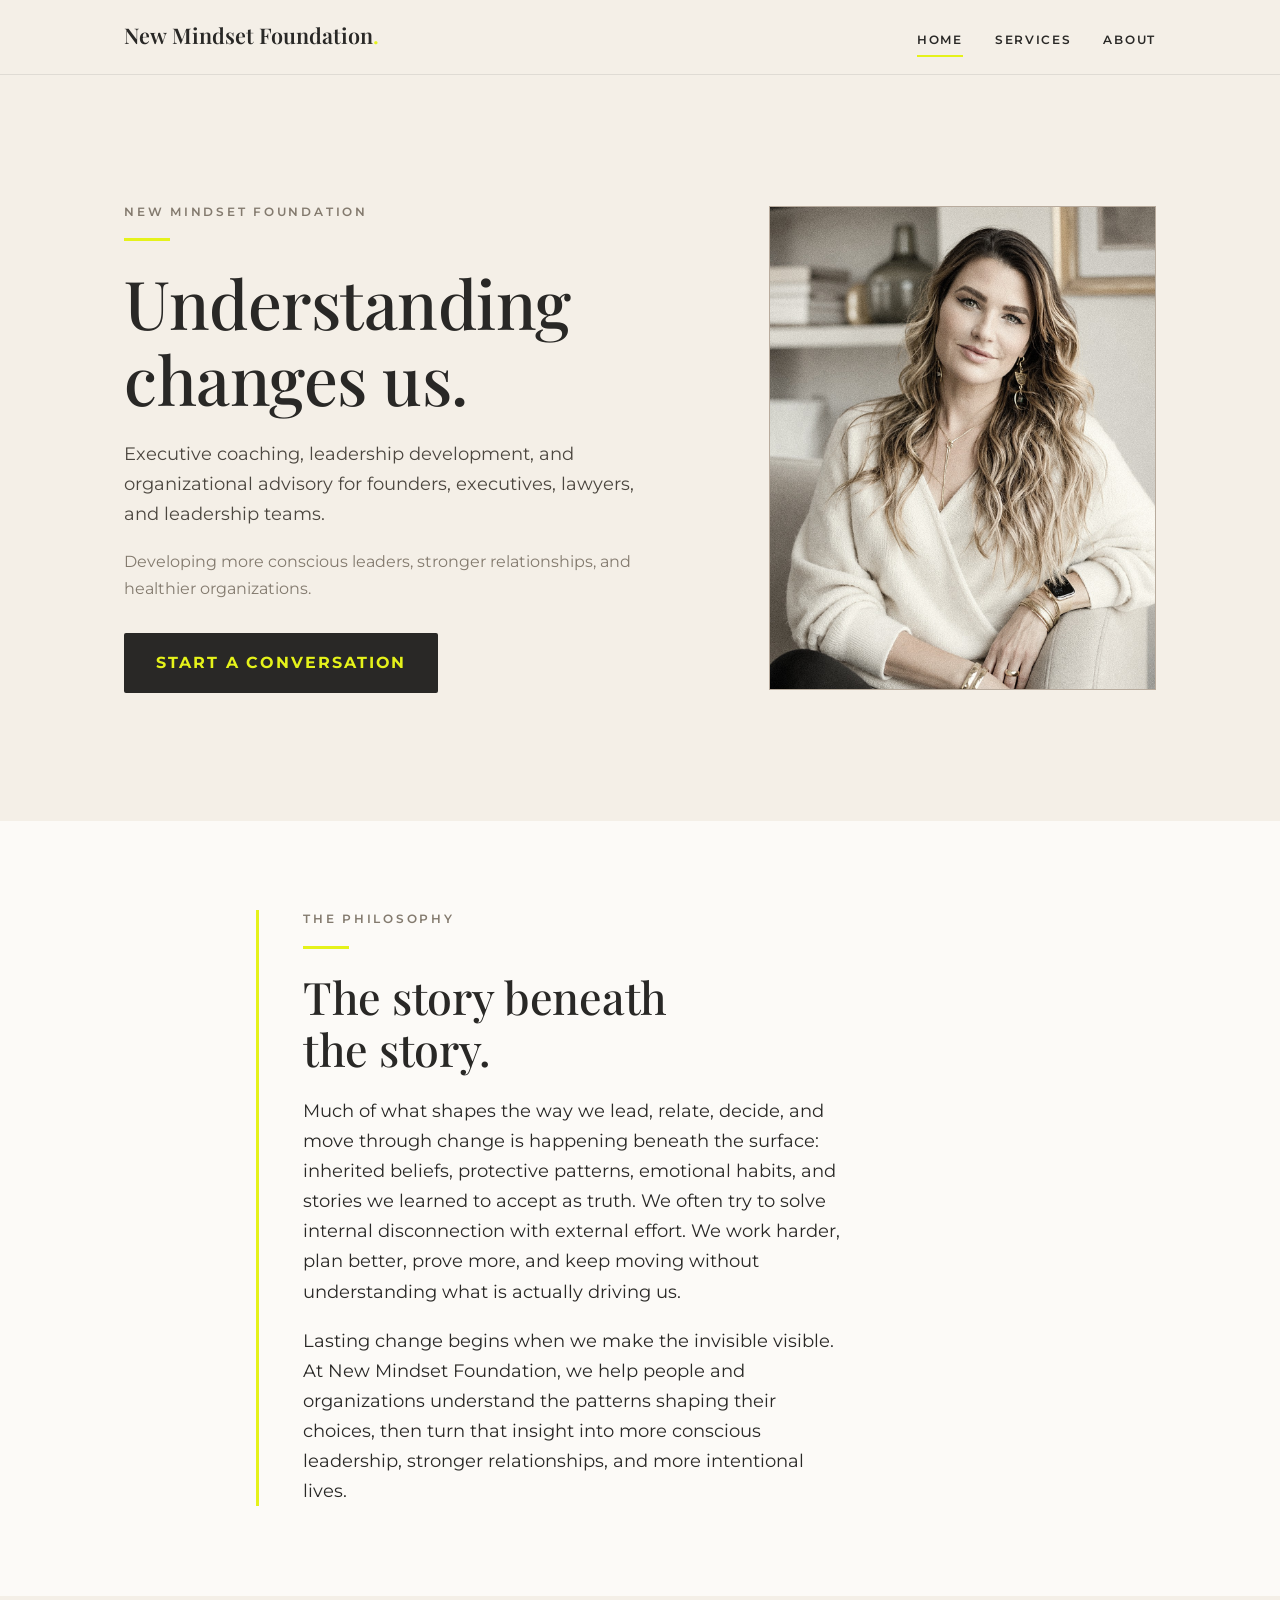
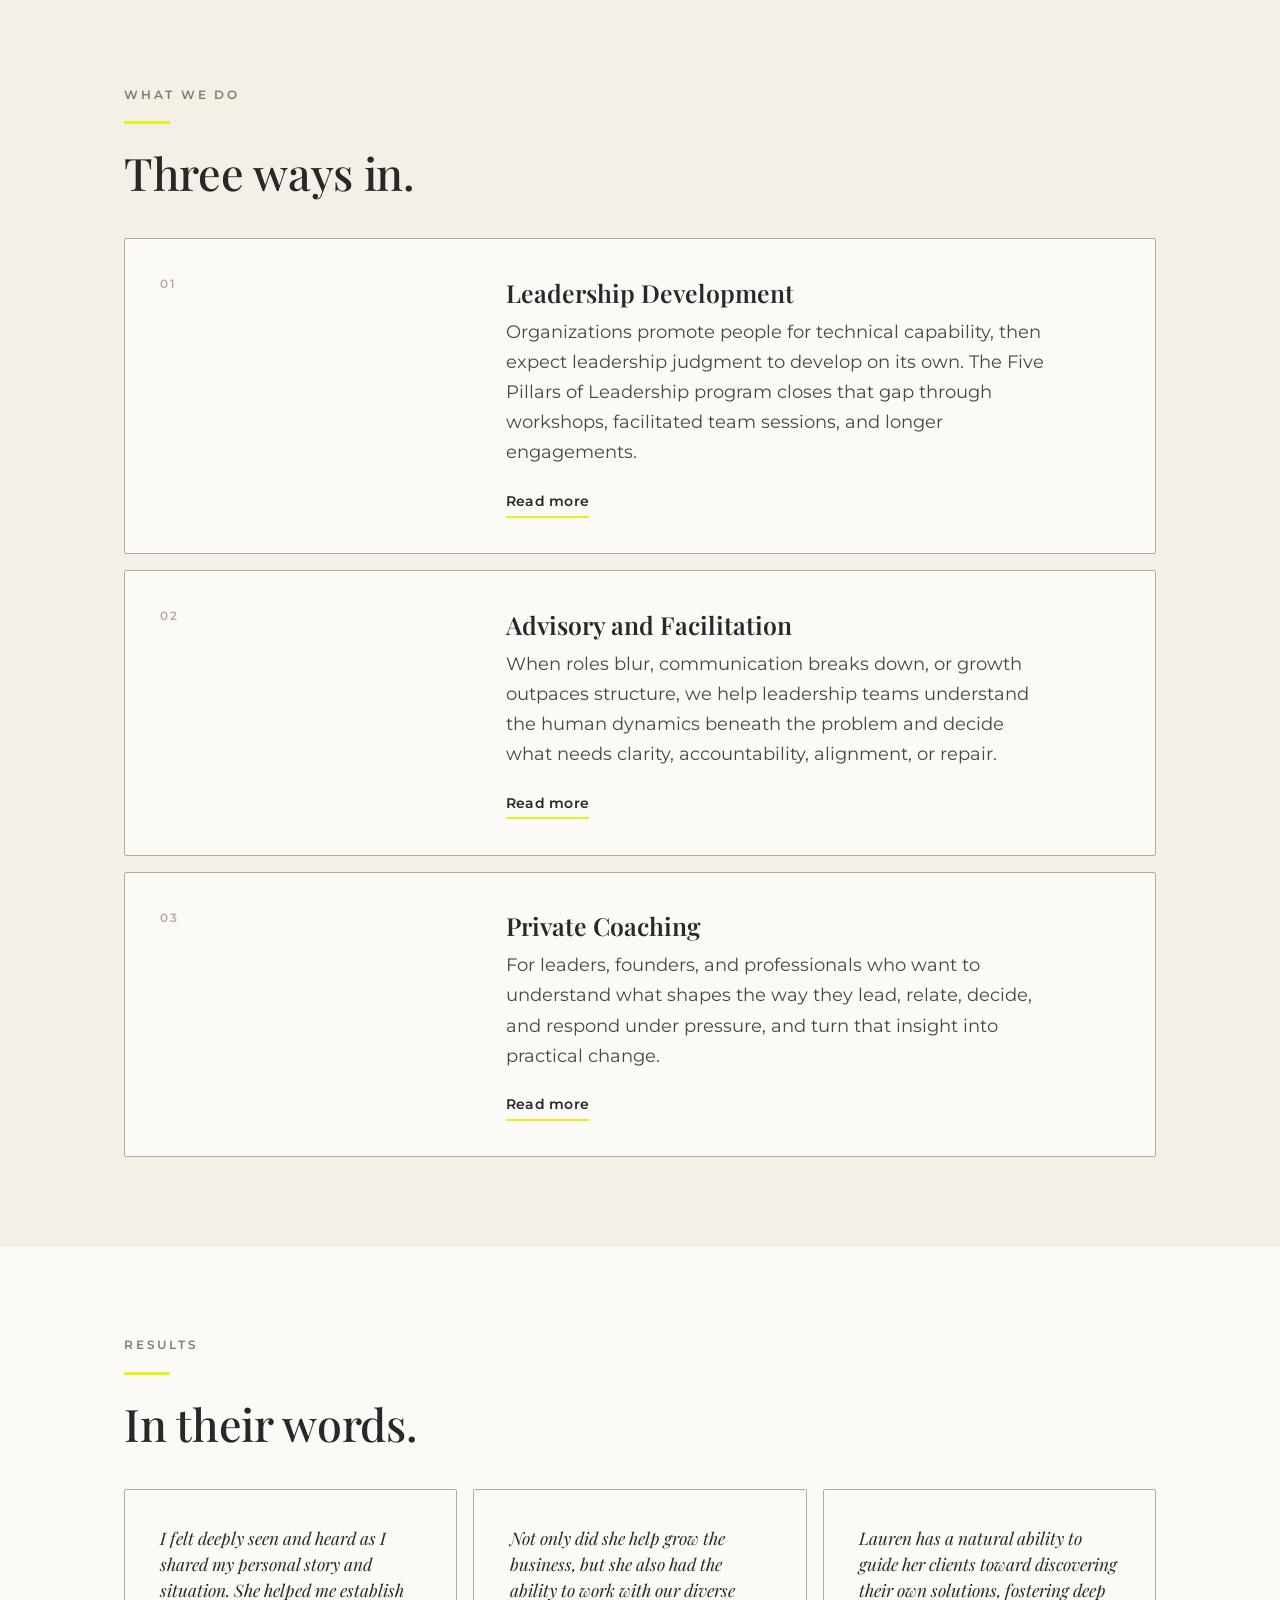
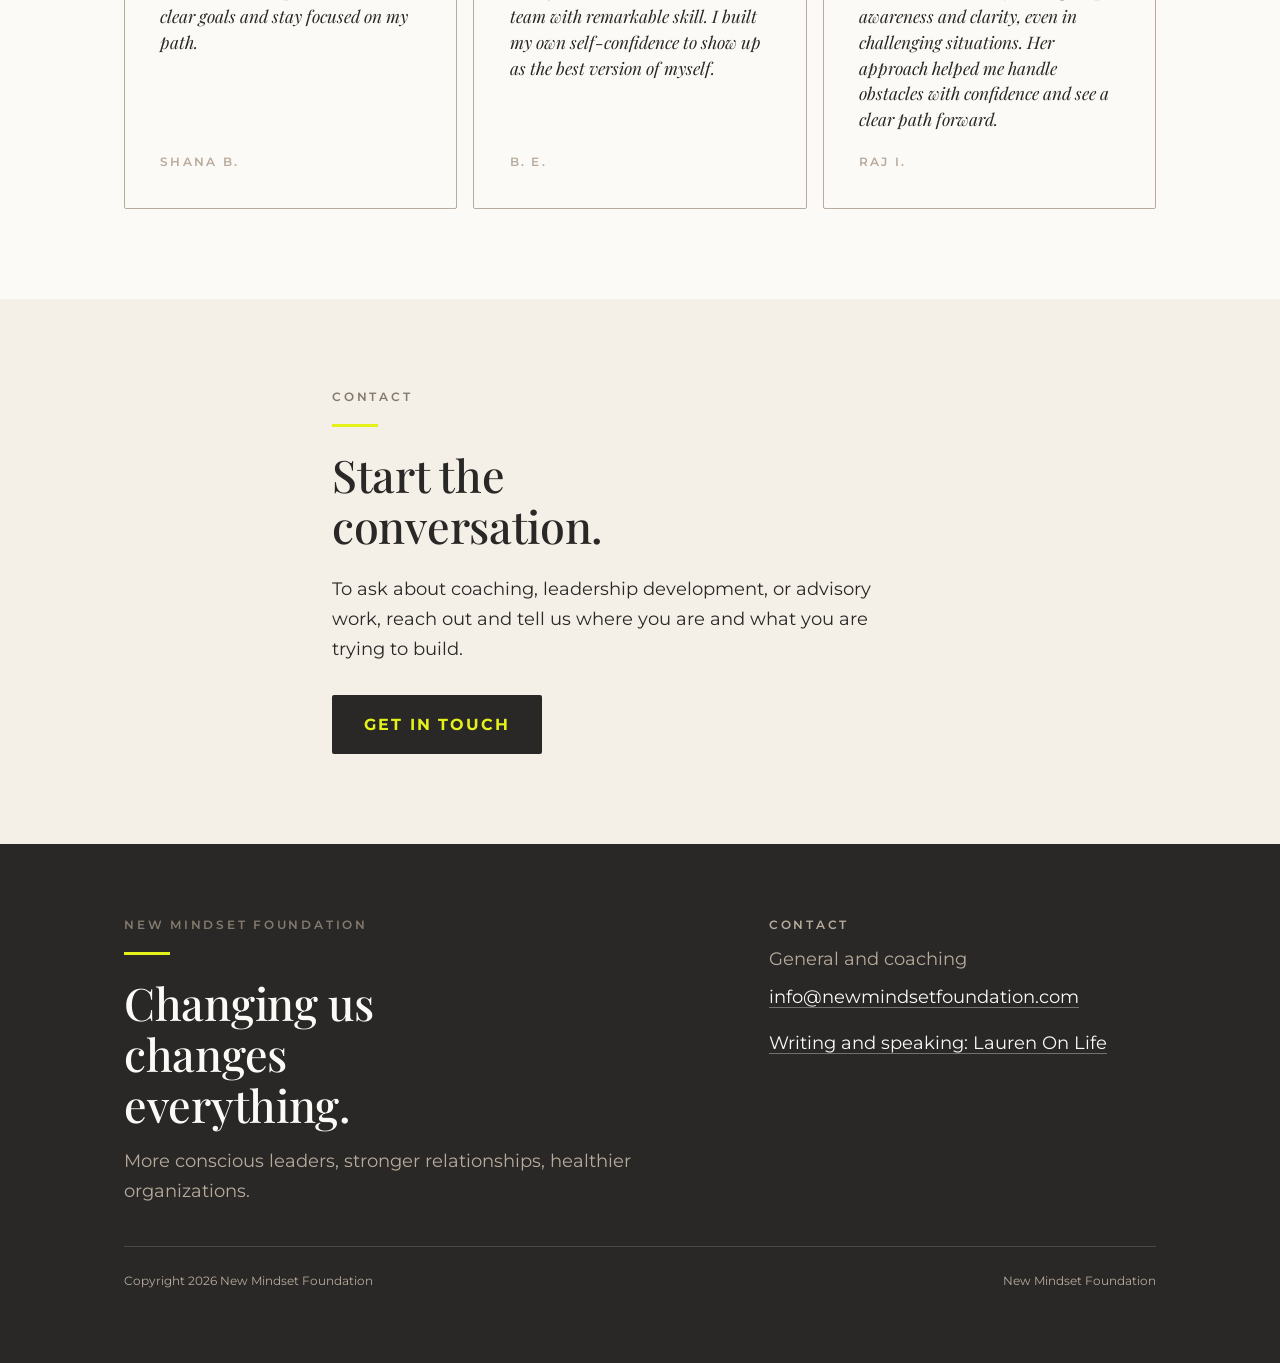
==== index.html @ f1977601 "Split the quote between hero and footer Co-Authored-By: Claude Opus 4.8 <noreply@anthropic.com>" ====
<!DOCTYPE html>
<html lang="en">
<head>
  <meta charset="UTF-8">
  <meta name="viewport" content="width=device-width, initial-scale=1.0">
  <title>New Mindset Foundation | Executive Coaching and Leadership Development</title>
  <meta name="description" content="Executive coaching, leadership development, and organizational advisory for founders, executives, lawyers, and leadership teams.">
  <link rel="canonical" href="https://newmindsetfoundation.com/">
  <meta property="og:type" content="website">
  <meta property="og:site_name" content="New Mindset Foundation">
  <meta property="og:title" content="New Mindset Foundation | Executive Coaching and Leadership Development">
  <meta property="og:description" content="Executive coaching, leadership development, and organizational advisory for founders, executives, lawyers, and leadership teams.">
  <meta property="og:url" content="https://newmindsetfoundation.com/">
  <link rel="preconnect" href="https://fonts.googleapis.com">
  <link rel="preconnect" href="https://fonts.gstatic.com" crossorigin>
  <link href="https://fonts.googleapis.com/css2?family=Playfair+Display:ital,wght@0,500;0,600;1,500&family=Montserrat:wght@400;500;600&display=swap" rel="stylesheet">
  <link rel="stylesheet" href="css/styles.css">
  <link rel="icon" href="images/favicon.ico" sizes="any">
  <link rel="icon" type="image/png" sizes="32x32" href="images/favicon-32.png">
  <link rel="icon" type="image/png" sizes="16x16" href="images/favicon-16.png">
  <link rel="apple-touch-icon" href="images/apple-touch-icon.png">
  <script type="application/ld+json">
  {
    "@context": "https://schema.org",
    "@type": "Organization",
    "name": "New Mindset Foundation",
    "url": "https://newmindsetfoundation.com",
    "description": "Executive coaching, leadership development, and organizational advisory for founders, executives, lawyers, and leadership teams.",
    "founder": {
      "@type": "Person",
      "name": "Lauren Florek",
      "sameAs": "https://laurenonlife.com"
    }
  }
  </script>
</head>
<body>

  <header class="site-header">
    <div class="wrap nav">
      <a class="brand" href="index.html">New&nbsp;Mindset&nbsp;Foundation<span class="dot">.</span></a>
      <nav class="nav-links">
        <a href="index.html" aria-current="page">Home</a>
        <a href="services.html">Services</a>
        <a href="about.html">About</a>
      </nav>
    </div>
  </header>

  <!-- HERO -->
  <section class="section-lg">
    <div class="wrap duo">
      <div class="col-text">
        <p class="eyebrow">New Mindset Foundation</p>
        <hr class="rule">
        <h1>Understanding changes us.</h1>
        <p style="margin-top:1.4rem; color:#4b463f;">Executive coaching, leadership development, and organizational advisory for founders, executives, lawyers, and leadership teams.</p>
        <p style="font-size:0.98rem; color:#837a6e;">Developing more conscious leaders, stronger relationships, and healthier organizations.</p>
        <div class="actions">
          <a class="btn-list" href="#contact">Start a conversation</a>
        </div>
      </div>
      <div class="col-media">
        <div class="photo" style="aspect-ratio:4/5; border:1px solid var(--stone);">
          <img src="images/lauren-home.jpg" alt="Lauren Florek, executive coach and founder of New Mindset Foundation">
        </div>
      </div>
    </div>
  </section>

  <!-- THE PHILOSOPHY -->
  <section class="section bg-porcelain">
    <div class="wrap margin-rule" style="max-width:48rem;">
      <p class="eyebrow">The Philosophy</p>
      <hr class="rule">
      <h2 style="max-width:24rem;">The story beneath the story.</h2>
      <p style="margin-top:1.4rem;">Much of what shapes the way we lead, relate, decide, and move through change is happening beneath the surface: inherited beliefs, protective patterns, emotional habits, and stories we learned to accept as truth. We often try to solve internal disconnection with external effort. We work harder, plan better, prove more, and keep moving without understanding what is actually driving us.</p>
      <p>Lasting change begins when we make the invisible visible. At New Mindset Foundation, we help people and organizations understand the patterns shaping their choices, then turn that insight into more conscious leadership, stronger relationships, and more intentional lives.</p>
    </div>
  </section>

  <!-- WHAT WE DO -->
  <section class="section">
    <div class="wrap">
      <p class="eyebrow">What We Do</p>
      <hr class="rule">
      <h2 style="max-width:20rem;">Three ways in.</h2>
      <div class="entries entries--porcelain">

        <div class="entry">
          <p class="label">01</p>
          <div>
            <h3>Leadership Development</h3>
            <p>Organizations promote people for technical capability, then expect leadership judgment to develop on its own. The Five Pillars of Leadership program closes that gap through workshops, facilitated team sessions, and longer engagements.</p>
            <p style="margin-top:1.1rem;"><a class="textlink" href="services.html#leadership">Read more</a></p>
          </div>
        </div>

        <div class="entry">
          <p class="label">02</p>
          <div>
            <h3>Advisory and Facilitation</h3>
            <p>When roles blur, communication breaks down, or growth outpaces structure, we help leadership teams understand the human dynamics beneath the problem and decide what needs clarity, accountability, alignment, or repair.</p>
            <p style="margin-top:1.1rem;"><a class="textlink" href="services.html#advisory">Read more</a></p>
          </div>
        </div>

        <div class="entry">
          <p class="label">03</p>
          <div>
            <h3>Private Coaching</h3>
            <p>For leaders, founders, and professionals who want to understand what shapes the way they lead, relate, decide, and respond under pressure, and turn that insight into practical change.</p>
            <p style="margin-top:1.1rem;"><a class="textlink" href="services.html#coaching">Read more</a></p>
          </div>
        </div>

      </div>
    </div>
  </section>

  <!-- RESULTS -->
  <section class="section bg-porcelain">
    <div class="wrap">
      <p class="eyebrow">Results</p>
      <hr class="rule">
      <h2 style="max-width:20rem;">In their words.</h2>
      <div class="quotes">
        <div class="quote-block">
          <p class="q">I felt deeply seen and heard as I shared my personal story and situation. She helped me establish clear goals and stay focused on my path.</p>
          <p class="who">Shana B.</p>
        </div>
        <div class="quote-block">
          <p class="q">Not only did she help grow the business, but she also had the ability to work with our diverse team with remarkable skill. I built my own self-confidence to show up as the best version of myself.</p>
          <p class="who">B. E.</p>
        </div>
        <div class="quote-block">
          <p class="q">Lauren has a natural ability to guide her clients toward discovering their own solutions, fostering deep awareness and clarity, even in challenging situations. Her approach helped me handle obstacles with confidence and see a clear path forward.</p>
          <p class="who">Raj I.</p>
        </div>
      </div>
    </div>
  </section>

  <!-- CONTACT -->
  <section class="section" id="contact">
    <div class="wrap" style="max-width:44rem;">
      <p class="eyebrow">Contact</p>
      <hr class="rule">
      <h2 style="max-width:22rem;">Start the conversation.</h2>
      <p style="margin-top:1.4rem;">To ask about coaching, leadership development, or advisory work, reach out and tell us where you are and what you are trying to build.</p>
      <div class="actions">
        <a class="btn-list" href="mailto:info@newmindsetfoundation.com?subject=Coaching%20Inquiry">Get in touch</a>
      </div>
    </div>
  </section>

  <!-- FOOTER -->
  <footer class="site-footer">
    <div class="wrap footer-grid">
      <div>
        <p class="eyebrow">New Mindset Foundation</p>
        <hr class="rule">
        <h2 style="max-width:20rem;">Changing us changes everything.</h2>
        <p style="margin-top:1rem; color:var(--stone);">More conscious leaders, stronger relationships, healthier organizations.</p>
      </div>
      <div class="footer-contact">
        <p class="eyebrow">Contact</p>
        <p>General and coaching</p>
        <p><a href="mailto:info@newmindsetfoundation.com">info@newmindsetfoundation.com</a></p>
        <p style="margin-top:1rem;"><a href="https://laurenonlife.com">Writing and speaking: Lauren On Life</a></p>
      </div>
    </div>
    <div class="wrap">
      <div class="footer-bottom">
        <span>Copyright 2026 New Mindset Foundation</span>
        <span>New Mindset Foundation</span>
      </div>
    </div>
  </footer>

</body>
</html>
---- css/styles.css ----
/* =========================================================
   Lauren On Life
   All styles live in this one file. Plain CSS, no framework.
   Edit colors in the :root block below. Everything else
   references those variables, so one change updates the site.
   ========================================================= */

:root {
  /* Brand colors */
  --ink:       #292826;  /* primary text and dark sections */
  --stone:     #B8AB9D;  /* secondary text, rules, borders */
  --paper:     #F4EFE7;  /* primary background */
  --porcelain: #FCFAF7;  /* lighter alternate background */
  --citron:    #E5F21A;  /* signature accent, used sparingly, never behind text */
  --blush:     #FFF1ED;  /* softer accent for book and reflective moments */

  /* Fonts. Playfair Display stands in for the brand font Prism Display. */
  --serif: "Playfair Display", Georgia, "Times New Roman", serif;
  --sans:  "Montserrat", -apple-system, BlinkMacSystemFont, "Segoe UI", sans-serif;

  --measure: 34rem;   /* comfortable reading width, roughly 68 characters */
  --wrap: 1120px;
}

/* ---- Base ---- */
*, *::before, *::after { box-sizing: border-box; }
html { -webkit-text-size-adjust: 100%; }
body {
  margin: 0;
  font-family: var(--sans);
  font-weight: 400;
  font-size: 17.5px;
  line-height: 1.72;
  color: var(--ink);
  background: var(--paper);
  -webkit-font-smoothing: antialiased;
}
img { max-width: 100%; display: block; }

/* ---- Headings ---- */
h1, h2, h3 { font-family: var(--serif); font-weight: 500; line-height: 1.14; margin: 0; }
h1 { font-size: clamp(2.5rem, 5.5vw, 4.2rem); letter-spacing: -0.5px; }
h2 { font-size: clamp(1.9rem, 3.6vw, 2.8rem); letter-spacing: -0.3px; }
h3 { font-size: clamp(1.25rem, 2vw, 1.55rem); font-weight: 600; }
.italic { font-style: italic; }

p { margin: 0 0 1.1em; max-width: var(--measure); }
p:last-child { margin-bottom: 0; }

/* Small label above a heading */
.eyebrow {
  font-size: 0.72rem;
  font-weight: 600;
  letter-spacing: 0.24em;
  text-transform: uppercase;
  color: #837a6e;
  margin: 0 0 1rem;
}

/* A short citron rule above a heading. Left aligned on purpose. */
.rule {
  width: 46px;
  height: 3px;
  background: var(--citron);
  border: 0;
  margin: 0 0 1.4rem;
}

/* ---- Links ---- */
a { color: var(--ink); }
.textlink {
  display: inline-block;
  font-weight: 600;
  font-size: 0.9rem;
  letter-spacing: 0.02em;
  text-decoration: none;
  color: var(--ink);
  border-bottom: 2px solid var(--citron);
  padding-bottom: 2px;
}
.textlink:hover { border-bottom-color: var(--ink); }

/* ---- The one button style, used consistently ---- */
.btn {
  display: inline-block;
  font-family: var(--sans);
  font-weight: 600;
  font-size: 0.78rem;
  letter-spacing: 0.14em;
  text-transform: uppercase;
  text-decoration: none;
  color: var(--porcelain);
  background: var(--ink);
  padding: 0.9rem 1.6rem;
  border: 1px solid var(--ink);
  border-radius: 2px;
}
/* Primary button hover: a thin citron line along the bottom edge only. No fill change, no glow. */
.btn:hover { box-shadow: inset 0 -3px 0 0 var(--citron); }

/* Secondary outline button: same height and padding as the primary, transparent with an Ink border. */
.btn-outline { background: transparent; color: var(--ink); border: 1px solid var(--ink); }
.btn-outline:hover { box-shadow: inset 0 -3px 0 0 var(--citron); }

/* Bold action button: Ink background with Electric Citron lettering (citron on dark is allowed). Used for the mailing list and the book waitlist. */
.btn-list {
  display: inline-block;
  font-family: var(--sans);
  font-weight: 700;
  font-size: 1rem;
  letter-spacing: 0.12em;
  text-transform: uppercase;
  text-decoration: none;
  color: var(--citron);
  background: var(--ink);
  padding: 1rem 2rem;
  border-radius: 2px;
}
.btn-list:hover { text-decoration: underline; text-underline-offset: 3px; }
.btn-list:focus-visible { outline: 2px solid var(--ink); outline-offset: 3px; }

/* =========================================================
   Kit (email signup) form, restyled to match the site.
   Kit ships its own inline styles, so these use !important
   where needed to override them. Works in the Soft Stone
   footer (home) and the blush section (book page).
   ========================================================= */
.kit-form { margin-top: 1.6rem; max-width: 30rem; }
/* Montserrat everywhere, and strip Kit's own card chrome */
.kit-form .formkit-form,
.kit-form .formkit-form * { font-family: var(--sans) !important; }
.kit-form .formkit-form {
  background: transparent !important;
  border: 0 !important;
  box-shadow: none !important;
  padding: 0 !important;
  max-width: 100% !important;
}
/* Email input: Warm Paper fill, thin Ink border, square corners */
.kit-form .formkit-input {
  background: var(--paper) !important;
  border: 1px solid var(--ink) !important;
  border-radius: 0 !important;
  color: var(--ink) !important;
  padding: 0.85rem 1rem !important;
  font-size: 1rem !important;
  box-shadow: none !important;
}
.kit-form .formkit-input::placeholder { color: #837a6e !important; opacity: 1; }
/* Submit button: Ink background, Electric Citron lettering (citron on Ink is the approved treatment), square, no shadow */
.kit-form .formkit-submit {
  background: var(--ink) !important;
  border: 1px solid var(--ink) !important;
  border-radius: 0 !important;
  box-shadow: none !important;
  padding: 0.9rem 2rem !important;
}
.kit-form .formkit-submit,
.kit-form .formkit-submit span {
  color: var(--citron) !important;
  font-weight: 700 !important;
  letter-spacing: 0.12em !important;
  text-transform: uppercase !important;
  font-size: 1rem !important;
}
.kit-form .formkit-submit:hover { background: #45423d !important; border-color: #45423d !important; }
.kit-form .formkit-submit:hover span { text-decoration: underline; text-underline-offset: 3px; }
.kit-form .formkit-submit > div { background: transparent !important; }  /* neutralize Kit's hover fill animation */
/* Small privacy line under the form, in Soft Stone */
.kit-form .formkit-guarantee,
.kit-form .formkit-guarantee * {
  color: var(--stone) !important;
  font-size: 0.78rem !important;
  font-weight: 400 !important;
}
/* On the Soft Stone footer, darken that line so it stays readable against the stone background */
.site-footer--stone .kit-form .formkit-guarantee,
.site-footer--stone .kit-form .formkit-guarantee * { color: #3a3833 !important; }
/* Remove Kit branding */
.kit-form .formkit-powered-by-convertkit,
.kit-form .formkit-powered-by,
.kit-form [data-element="powered-by"] { display: none !important; }
/* After-subscribe confirmation message, restyled from Kit's green default */
.kit-form .formkit-alert,
.kit-form .formkit-alert-success {
  background: var(--porcelain) !important;
  border: 1px solid var(--stone) !important;
  border-radius: 0 !important;
  color: var(--ink) !important;
  font-family: var(--sans) !important;
  padding: 0.9rem 1.1rem !important;
  box-shadow: none !important;
}
.kit-form .formkit-alert *,
.kit-form .formkit-alert-success * {
  color: var(--ink) !important;
  font-family: var(--sans) !important;
}

/* =========================================================
   Speaking inquiry form (Formspree)
   ========================================================= */
.inquiry-form { margin-top: 1.9rem; max-width: 38rem; display: flex; flex-direction: column; gap: 1rem; }
.inquiry-form .form-row { display: grid; grid-template-columns: 1fr 1fr; gap: 1rem; }
.inquiry-form .field { display: flex; flex-direction: column; }
.inquiry-form label {
  font-family: var(--sans);
  font-size: 0.72rem;
  font-weight: 600;
  letter-spacing: 0.16em;
  text-transform: uppercase;
  color: #837a6e;
  margin-bottom: 0.45rem;
}
.inquiry-form input,
.inquiry-form textarea {
  font-family: var(--sans);
  font-size: 1rem;
  color: var(--ink);
  background: var(--porcelain);
  border: 1px solid var(--stone);
  border-radius: 0;
  padding: 0.75rem 0.9rem;
  width: 100%;
}
.inquiry-form input::placeholder,
.inquiry-form textarea::placeholder { color: #9a9184; }
.inquiry-form input:focus-visible,
.inquiry-form textarea:focus-visible { outline: 2px solid var(--ink); outline-offset: 2px; }
.inquiry-form textarea { resize: vertical; min-height: 8rem; }
.inquiry-form .actions { margin-top: 0; }
.inquiry-form button.btn-list { border: 1px solid var(--ink); cursor: pointer; }
.form-error { font-size: 0.85rem; color: #7a2f2f; margin: 0; }
.form-error a { color: inherit; }
.form-thanks { font-size: 1.15rem; color: var(--ink); max-width: 34rem; margin-top: 1.9rem; }
@media (max-width: 640px) {
  .inquiry-form .form-row { grid-template-columns: 1fr; }
}

/* Focus states you can actually see */
a:focus-visible, .btn:focus-visible {
  outline: 2px solid var(--ink);
  outline-offset: 3px;
  border-radius: 2px;
}

/* ---- Layout helpers ---- */
.wrap { max-width: var(--wrap); margin: 0 auto; padding-inline: clamp(1.25rem, 5vw, 2.75rem); }
.section    { padding-block: clamp(3.5rem, 7vw, 6rem); }
.section-lg { padding-block: clamp(5rem, 10vw, 8rem); }   /* deliberately roomier */
.section-sm { padding-block: clamp(2.5rem, 5vw, 3.5rem); } /* deliberately tighter */

.bg-paper     { background: var(--paper); }
.bg-porcelain { background: var(--porcelain); }
.bg-blush     { background: var(--blush); }
.bg-stone     { background: var(--stone); }
.bg-ink       { background: var(--ink); color: var(--porcelain); }
.bg-ink h1, .bg-ink h2, .bg-ink h3 { color: var(--porcelain); }
.bg-ink .eyebrow { color: var(--stone); }
.bg-ink a { color: var(--porcelain); }

/* Button inverts on dark sections so it stays visible. Same shape, flipped colors. */
.bg-ink .btn, .bg-stone .btn { background: var(--porcelain); color: var(--ink); border-color: var(--porcelain); }
.bg-ink .btn:hover, .bg-stone .btn:hover { box-shadow: inset 0 -3px 0 0 var(--citron); }
.bg-ink .textlink { color: var(--porcelain); border-bottom-color: var(--citron); }

/* ---- Asymmetric two-column blocks ---- */
.duo {
  display: grid;
  grid-template-columns: 1.5fr 1fr;   /* wide column beside a narrow one */
  gap: clamp(2rem, 5vw, 4.5rem);
  align-items: center;
}
.duo.narrow-first { grid-template-columns: 1fr 1.5fr; }
.duo .col-text { max-width: 40rem; }

/* ---- Photo placeholders (honest gaps until real photos arrive) ---- */
.photo-slot {
  background: var(--porcelain);
  border: 1px dashed var(--stone);
  display: flex;
  align-items: center;
  justify-content: center;
  text-align: center;
  padding: 1.5rem;
  color: #837a6e;
  font-size: 0.82rem;
  line-height: 1.5;
}
.photo-slot span { max-width: 20rem; }
.ratio-3-4 { aspect-ratio: 3 / 4; }
.ratio-3-2 { aspect-ratio: 3 / 2; }
.ratio-1-1 { aspect-ratio: 1 / 1; }

/* Real photo, when present */
.photo { overflow: hidden; }
.photo img { width: 100%; height: 100%; object-fit: cover; }

/* ---- Editorial list (replaces feature cards) ---- */
.entries { margin-top: clamp(1.5rem, 4vw, 2.5rem); }
.entry {
  display: grid;
  grid-template-columns: 1fr 2fr;   /* asymmetric: label beside body */
  gap: clamp(1rem, 3vw, 2.5rem);
  background: var(--blush);
  border: 1px solid var(--stone);
  border-radius: 2px;
  padding: clamp(1.5rem, 3vw, 2.2rem);
  transition: transform 0.25s ease;   /* smooth, not bouncy */
}
.entry + .entry { margin-top: 1rem; }
.entry:hover { transform: scale(1.02); }
/* Home page only: Work blocks on Porcelain (speaker page keeps its own style) */
.entries--porcelain .entry { background: var(--porcelain); }
.entry .label { font-size: 0.75rem; font-weight: 600; letter-spacing: 0.16em; text-transform: uppercase; color: var(--stone); }
.entry h3 { margin: 0.3rem 0 0.6rem; }
.entry p { margin: 0; color: #4b463f; }

/* ---- Plain editorial list (workshop themes, no pill chips) ---- */
.plainlist { list-style: none; margin: clamp(1.5rem, 4vw, 2.25rem) 0 0; padding: 0; max-width: 46rem; }
.plainlist li { padding: 0.95rem 0; border-top: 1px solid rgba(41, 40, 38, 0.16); font-size: 1.02rem; }
.plainlist li:last-child { border-bottom: 1px solid rgba(41, 40, 38, 0.16); }

/* ---- Keynote block inner content (built on the .entry pattern) ---- */
.entry .ksub { font-family: var(--serif); font-style: italic; font-size: 1.05rem; color: #4b463f; margin: 0.25rem 0 0.9rem; }
.entry .kbody p { margin: 0 0 0.9rem; }
.entry .kbody p:last-child { margin-bottom: 0; }
.entry .bestfor { font-size: 0.82rem; color: #837a6e; margin: 1.1rem 0 0; }

/* ---- Two equal columns that stack on mobile ---- */
.cols-2 { display: grid; grid-template-columns: 1fr 1fr; gap: clamp(2rem, 5vw, 3.5rem); margin-top: clamp(1.5rem, 4vw, 2.5rem); }
.cols-2 h3 { margin-bottom: 0.2rem; }
.cols-2 .plainlist { margin-top: 0.6rem; }
@media (max-width: 820px) { .cols-2 { grid-template-columns: 1fr; } }

/* ---- Pull quote ---- */
.pullquote blockquote {
  margin: 0;
  max-width: 42rem;
  font-family: var(--serif);
  font-style: italic;
  font-size: clamp(1.4rem, 3vw, 2.1rem);
  line-height: 1.42;
}
.pullquote cite {
  display: block;
  margin-top: 1.4rem;
  font-family: var(--sans);
  font-style: normal;
  font-size: 0.78rem;
  letter-spacing: 0.18em;
  text-transform: uppercase;
  color: var(--stone);
}

/* ---- Quote + coaching: two full-bleed panels side by side ---- */
.duo-panels { display: grid; grid-template-columns: 55fr 45fr; }
.duo-panels .panel {
  display: flex;
  flex-direction: column;
  justify-content: center;
  padding: clamp(2.75rem, 6vw, 5rem) clamp(1.5rem, 5vw, 3.5rem);
}
.panel-quote { background: var(--ink); color: var(--porcelain); }
.panel-coach { background: var(--blush); }
.quote-lead {
  font-family: var(--serif);
  font-style: normal;            /* Playfair, not italic, per request */
  font-weight: 500;
  font-size: clamp(1.3rem, 2.3vw, 1.85rem);   /* about 12% smaller, same font, weight, and line-height ratio */
  line-height: 1.34;
  margin: 0;
  max-width: 32rem;
  color: var(--porcelain);
}
.quote-name {
  font-family: var(--sans);
  font-size: 0.75rem;
  letter-spacing: 0.2em;
  text-transform: uppercase;
  color: var(--stone);
  margin: 1.4rem 0 0;
}
@media (max-width: 820px) {
  .duo-panels { grid-template-columns: 1fr; }   /* stack, quote first (source order) */
}

/* ---- Book layout ---- */
.book {
  display: grid;
  grid-template-columns: 0.85fr 1.15fr;
  gap: clamp(2rem, 5vw, 4.5rem);
  align-items: center;
}
.book-cover { border: 1px solid rgba(41, 40, 38, 0.12); }  /* thin frame, no drop shadow */
.kicker {
  font-size: 0.75rem;
  font-weight: 600;
  letter-spacing: 0.2em;
  text-transform: uppercase;
  color: var(--stone);
  margin: 0 0 1rem;
}
.subtitle {
  font-family: var(--serif);
  font-style: italic;
  font-size: 1.25rem;
  line-height: 1.4;
  color: #4b463f;
  margin: 0.6rem 0 1.4rem;
  max-width: 32rem;
}
.gap-note {
  font-size: 0.8rem;
  color: #837a6e;
  border-left: 3px solid var(--citron);
  padding-left: 0.85rem;
  margin-top: 1.4rem;
  max-width: 34rem;
}

/* Small imprint credit line at the end of the book description */
.imprint { font-size: 0.85rem; color: #837a6e; margin-top: 2.2rem; }

/* Shared: thin vertical citron line in the left margin of a text column. Sits beside the text, never behind it. Used on the book description and both bio sections. */
.margin-rule { border-left: 3px solid var(--citron); padding-left: clamp(1.75rem, 4vw, 2.75rem); }
@media (max-width: 640px) { .margin-rule { border-left: 0; } }

/* ---- Header ---- */
.site-header {
  position: sticky;
  top: 0;
  z-index: 20;
  background: var(--paper);            /* solid, no blur */
  border-bottom: 1px solid rgba(41, 40, 38, 0.1);
}
.nav { display: flex; align-items: baseline; justify-content: space-between; gap: 1rem; padding-block: 1.05rem; }
.brand {
  font-family: var(--serif);
  font-size: 1.35rem;
  font-weight: 600;
  text-decoration: none;
  color: var(--ink);
  white-space: nowrap;
}
.brand .dot { color: var(--citron); }   /* the one citron flourish in the wordmark */
.nav-links { display: flex; gap: clamp(1rem, 3vw, 2rem); }
.nav-links a {
  text-decoration: none;
  font-size: 0.76rem;
  font-weight: 600;
  letter-spacing: 0.14em;
  text-transform: uppercase;
  color: var(--ink);
  padding-bottom: 4px;
  border-bottom: 2px solid transparent;
  white-space: nowrap;                 /* a link like "The Book" never wraps to two lines */
}
.nav-links a:hover { border-bottom-color: rgba(41, 40, 38, 0.3); }
.nav-links a[aria-current="page"] { border-bottom-color: var(--citron); }

/* On phones, the wordmark plus three links do not fit on one row, so stack
   the wordmark above the links and tighten the links so all three stay on
   a single line (tested down to about 375px, and comfortable at 320px).
   Desktop and tablet layouts are untouched. */
@media (max-width: 480px) {
  .nav { flex-direction: column; align-items: flex-start; gap: 0.55rem; }
  .nav-links { gap: 1.15rem; }
  .nav-links a { font-size: 0.72rem; letter-spacing: 0.1em; }
}

/* ---- Buttons row ---- */
.actions { display: flex; flex-wrap: wrap; align-items: center; gap: 1.25rem; margin-top: 1.9rem; }

/* ---- Footer ---- */
.site-footer { background: var(--ink); color: var(--porcelain); padding-block: clamp(3rem, 6vw, 4.5rem); }
.footer-grid { display: grid; grid-template-columns: 1.5fr 1fr; gap: clamp(2rem, 5vw, 4rem); align-items: start; }
.footer-grid a { color: var(--porcelain); }
.footer-contact p { color: var(--stone); margin-bottom: 0.5rem; }
.footer-contact a { text-decoration: none; border-bottom: 1px solid rgba(252, 250, 247, 0.35); color: var(--porcelain); }
.footer-contact a:hover { border-bottom-color: var(--citron); }
.footer-bottom {
  border-top: 1px solid rgba(252, 250, 247, 0.15);
  margin-top: 2.5rem;
  padding-top: 1.4rem;
  font-size: 0.78rem;
  color: var(--stone);
  display: flex;
  justify-content: space-between;
  flex-wrap: wrap;
  gap: 0.5rem;
}

/* ---- Home page footer variant: Soft Stone background, Ink text ---- */
.site-footer--stone { background: var(--stone); color: var(--ink); }
.site-footer--stone h2 { color: var(--ink); }
.site-footer--stone .eyebrow { color: var(--ink); }
.site-footer--stone .footer-contact p { color: var(--ink); }
.site-footer--stone .footer-contact a { color: var(--ink); border-bottom: 2px solid var(--citron); }
.site-footer--stone .footer-contact a:hover { border-bottom-color: var(--ink); }
.site-footer--stone .footer-bottom { color: var(--ink); border-top-color: rgba(41, 40, 38, 0.28); }

/* In the Soft Stone footer, keep the citron lettering so it beats the general footer link color. */
.site-footer--stone .btn-list { color: var(--citron); }

/* =========================================================
   Phone first: stack the columns on narrow screens
   ========================================================= */
@media (max-width: 820px) {
  .duo, .duo.narrow-first, .book, .footer-grid { grid-template-columns: 1fr; }
  .entry { grid-template-columns: 1fr; gap: 0.4rem; }
  .book .book-cover { max-width: 300px; }
  .duo.narrow-first .col-media { order: -1; }   /* image on top when stacked */
}

/* =========================================================
   New Mindset Foundation additions.
   Built on the same system above. Two small pieces the
   personal-brand site did not need: testimonial blocks and
   the closing tagline. Everything else reuses the shared
   classes. This site leans on Porcelain, Ink, and Soft Stone
   and leaves Soft Blush to the personal-brand site, so the two
   read as related but clearly distinct.
   ========================================================= */

/* ---- Testimonials: Porcelain blocks with a thin Soft Stone border ---- */
.quotes {
  display: grid;
  grid-template-columns: repeat(3, 1fr);
  gap: 1rem;
  margin-top: clamp(1.5rem, 4vw, 2.5rem);
}
.quote-block {
  display: flex;
  flex-direction: column;
  background: var(--porcelain);
  border: 1px solid var(--stone);
  border-radius: 2px;
  padding: clamp(1.5rem, 3vw, 2.2rem);
}
.quote-block .q {
  font-family: var(--serif);
  font-style: italic;
  font-size: 1.08rem;
  line-height: 1.5;
  color: var(--ink);
  margin: 0 0 1.3rem;
  max-width: none;
}
.quote-block .who {
  font-family: var(--sans);
  font-size: 0.72rem;
  font-weight: 600;
  letter-spacing: 0.2em;
  text-transform: uppercase;
  color: var(--stone);
  margin: auto 0 0;   /* pin the name to the bottom so uneven quotes still line up */
}
@media (max-width: 820px) {
  .quotes { grid-template-columns: 1fr; }
}

/* ---- Small letterspaced closing line (used at the end of the About page) ---- */
.tagline {
  font-family: var(--sans);
  font-size: 0.78rem;
  font-weight: 600;
  letter-spacing: 0.2em;
  text-transform: uppercase;
  color: var(--stone);
  margin: 2rem 0 0;
}
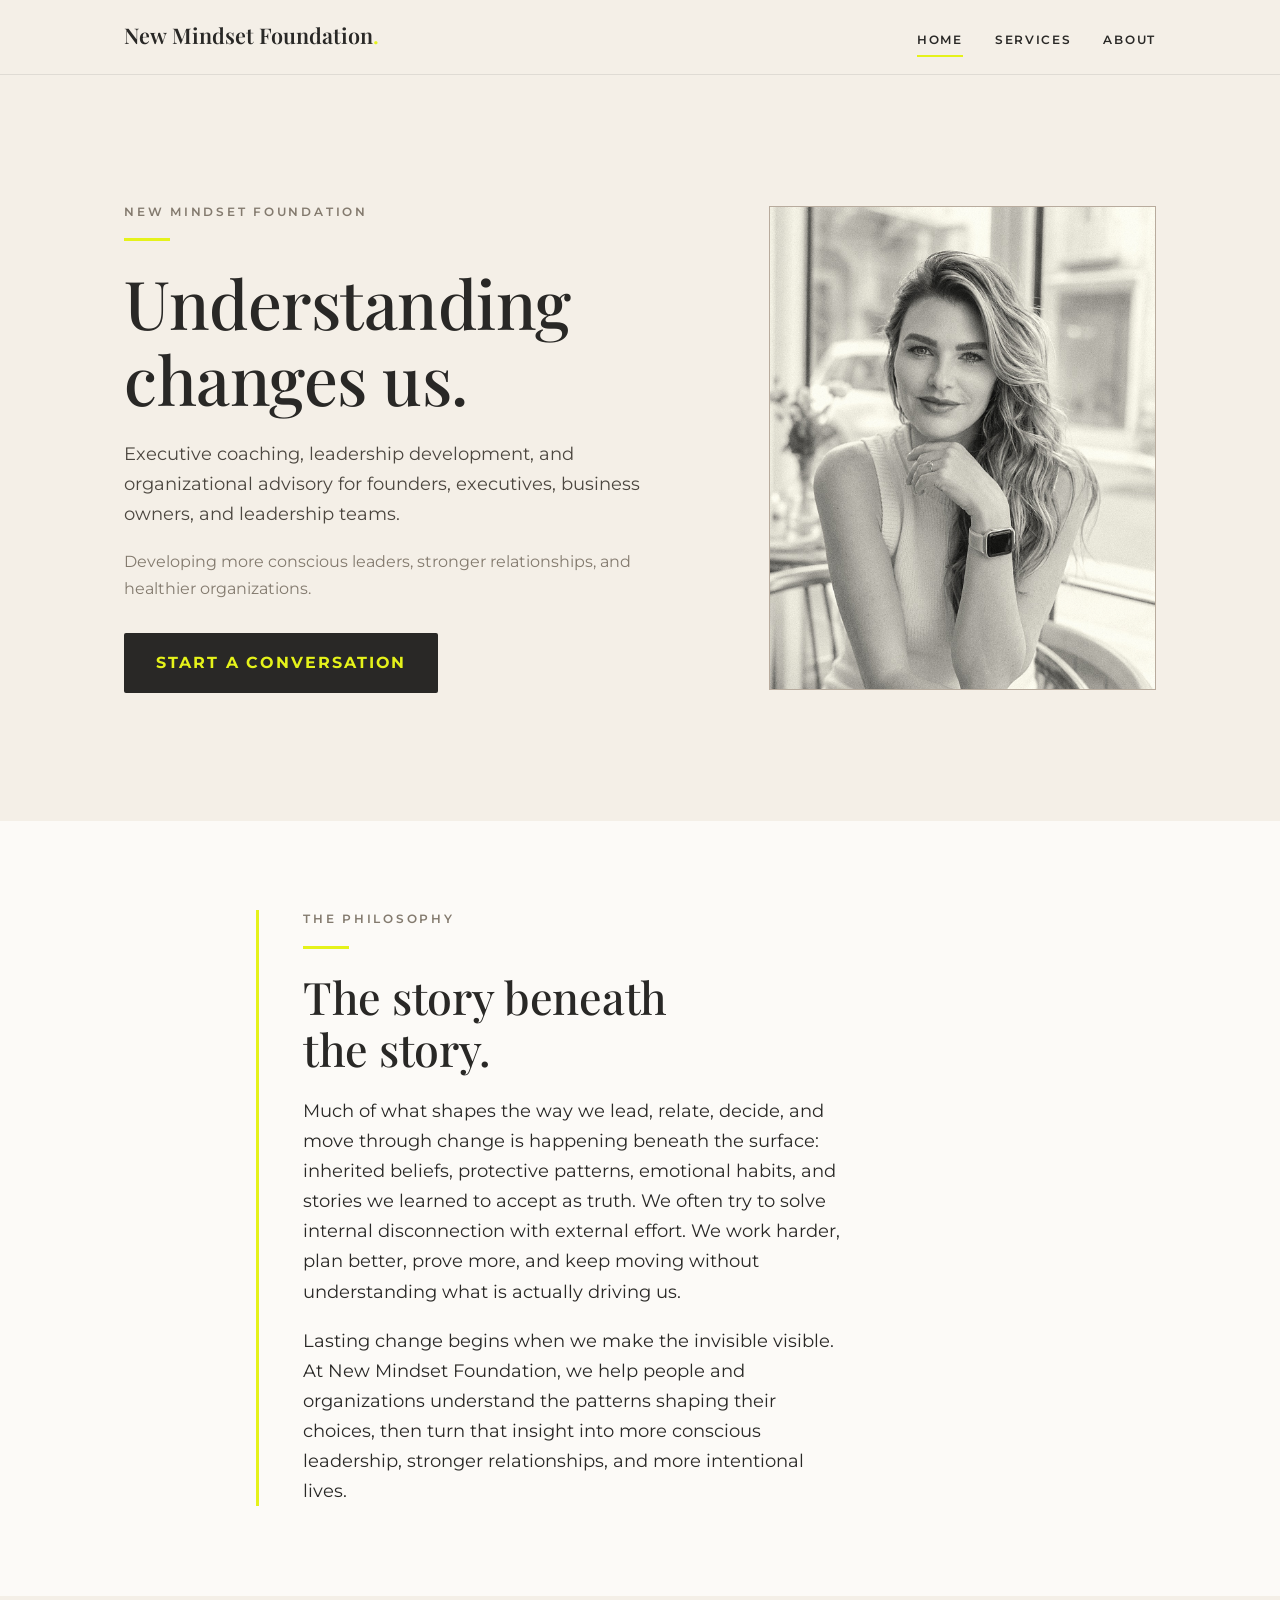
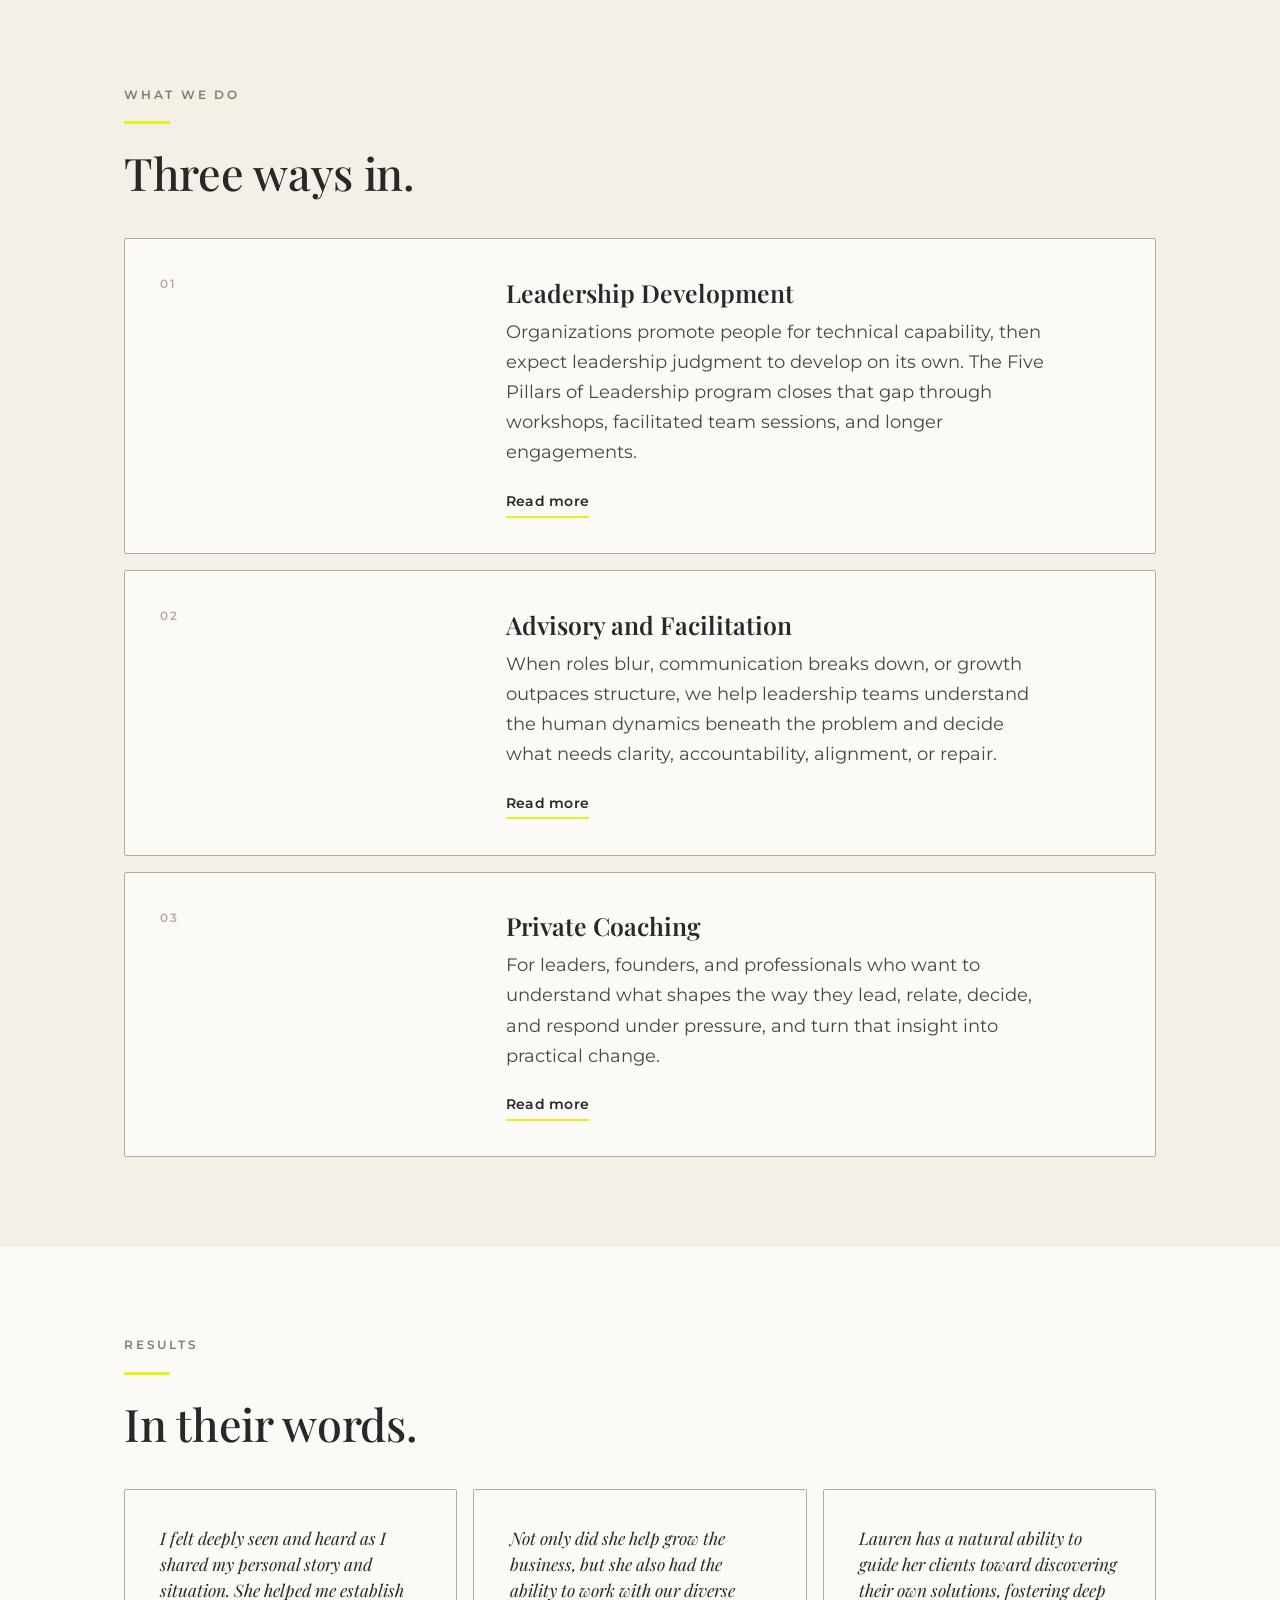
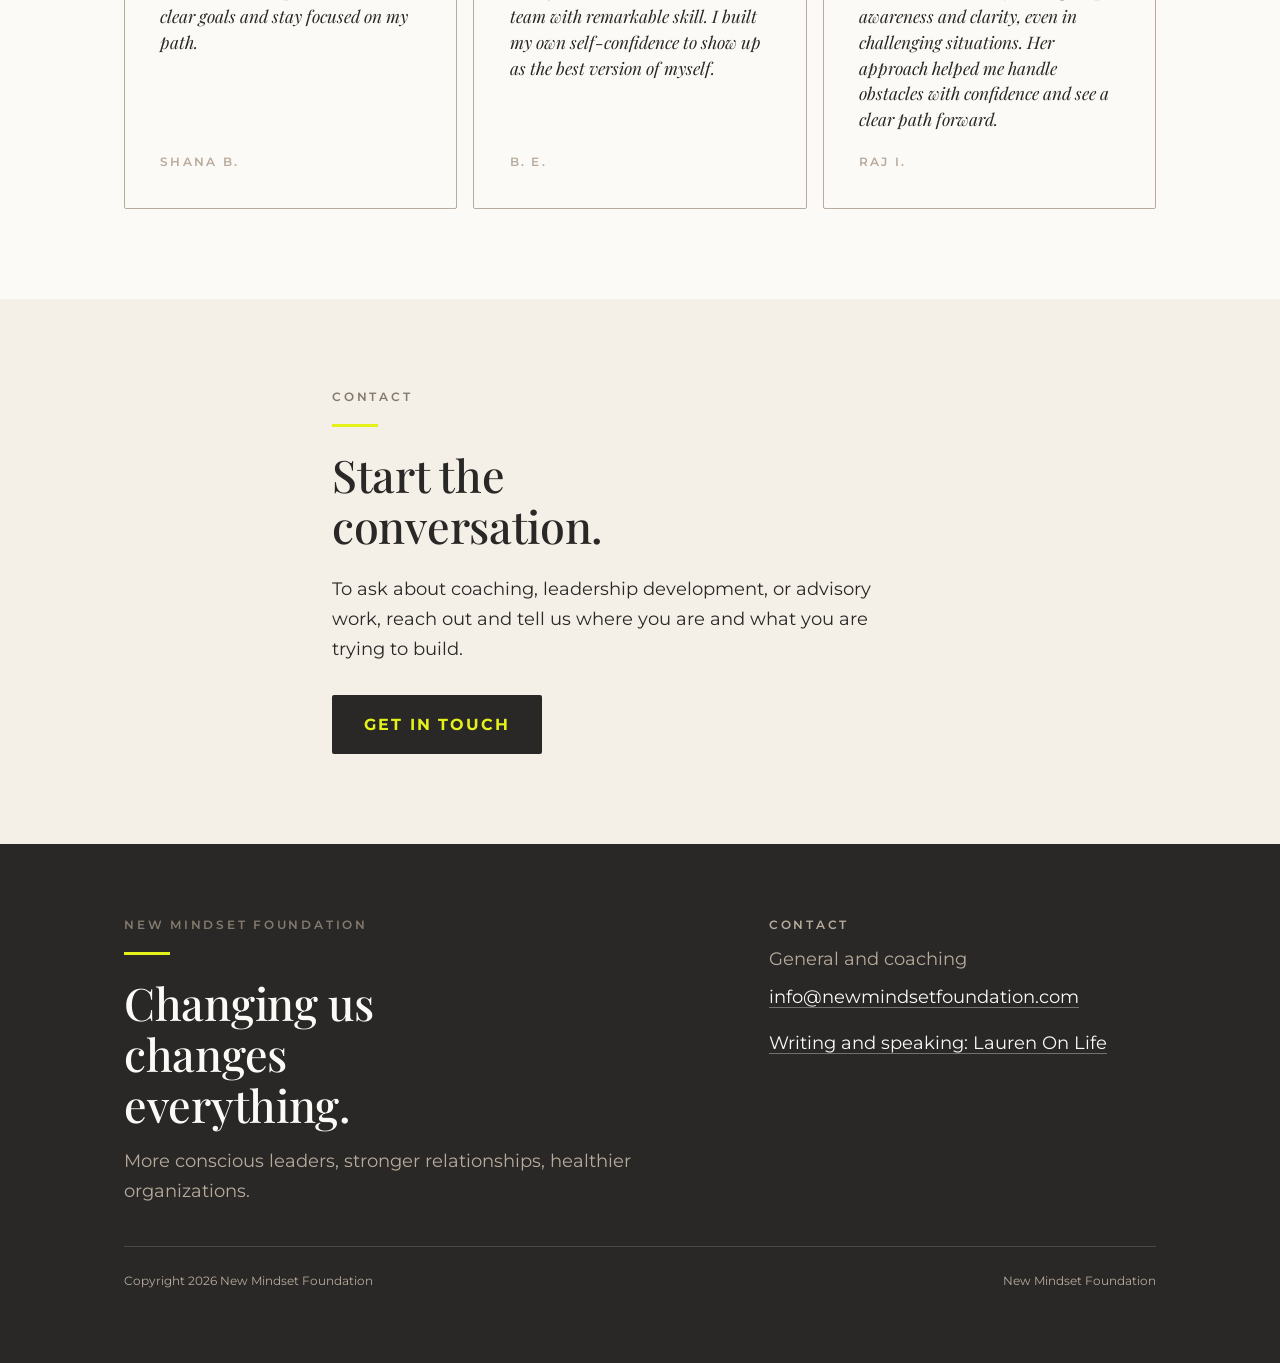
==== commit 3e15a2f3: "Broaden the audience wording Co-Authored-By: Claude Opus 4.8 <noreply@anthropic.com>" ====
--- a/index.html
+++ b/index.html
@@ -4,12 +4,12 @@
   <meta charset="UTF-8">
   <meta name="viewport" content="width=device-width, initial-scale=1.0">
   <title>New Mindset Foundation | Executive Coaching and Leadership Development</title>
-  <meta name="description" content="Executive coaching, leadership development, and organizational advisory for founders, executives, lawyers, and leadership teams.">
+  <meta name="description" content="Executive coaching, leadership development, and organizational advisory for founders, executives, business owners, and leadership teams.">
   <link rel="canonical" href="https://newmindsetfoundation.com/">
   <meta property="og:type" content="website">
   <meta property="og:site_name" content="New Mindset Foundation">
   <meta property="og:title" content="New Mindset Foundation | Executive Coaching and Leadership Development">
-  <meta property="og:description" content="Executive coaching, leadership development, and organizational advisory for founders, executives, lawyers, and leadership teams.">
+  <meta property="og:description" content="Executive coaching, leadership development, and organizational advisory for founders, executives, business owners, and leadership teams.">
   <meta property="og:url" content="https://newmindsetfoundation.com/">
   <link rel="preconnect" href="https://fonts.googleapis.com">
   <link rel="preconnect" href="https://fonts.gstatic.com" crossorigin>
@@ -25,7 +25,7 @@
     "@type": "Organization",
     "name": "New Mindset Foundation",
     "url": "https://newmindsetfoundation.com",
-    "description": "Executive coaching, leadership development, and organizational advisory for founders, executives, lawyers, and leadership teams.",
+    "description": "Executive coaching, leadership development, and organizational advisory for founders, executives, business owners, and leadership teams.",
     "founder": {
       "@type": "Person",
       "name": "Lauren Florek",
@@ -54,7 +54,7 @@
         <p class="eyebrow">New Mindset Foundation</p>
         <hr class="rule">
         <h1>Understanding changes us.</h1>
-        <p style="margin-top:1.4rem; color:#4b463f;">Executive coaching, leadership development, and organizational advisory for founders, executives, lawyers, and leadership teams.</p>
+        <p style="margin-top:1.4rem; color:#4b463f;">Executive coaching, leadership development, and organizational advisory for founders, executives, business owners, and leadership teams.</p>
         <p style="font-size:0.98rem; color:#837a6e;">Developing more conscious leaders, stronger relationships, and healthier organizations.</p>
         <div class="actions">
           <a class="btn-list" href="#contact">Start a conversation</a>
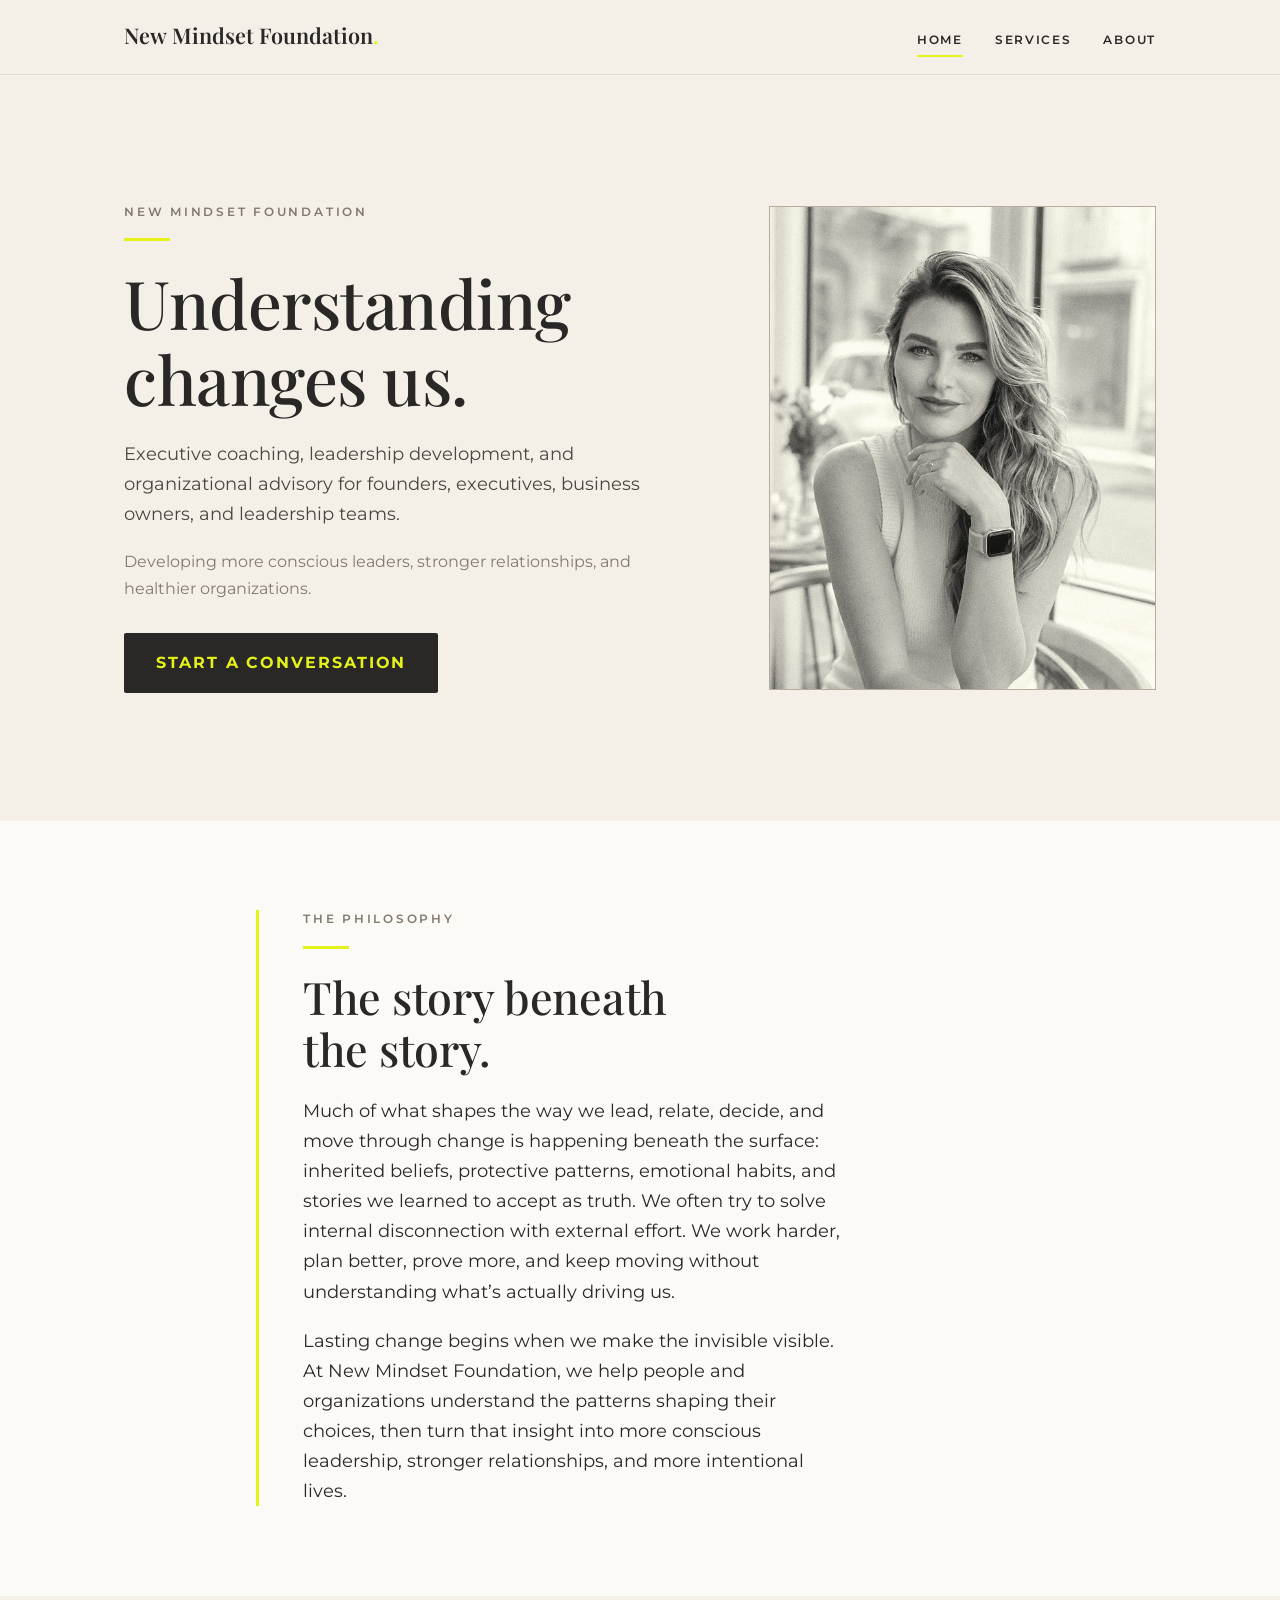
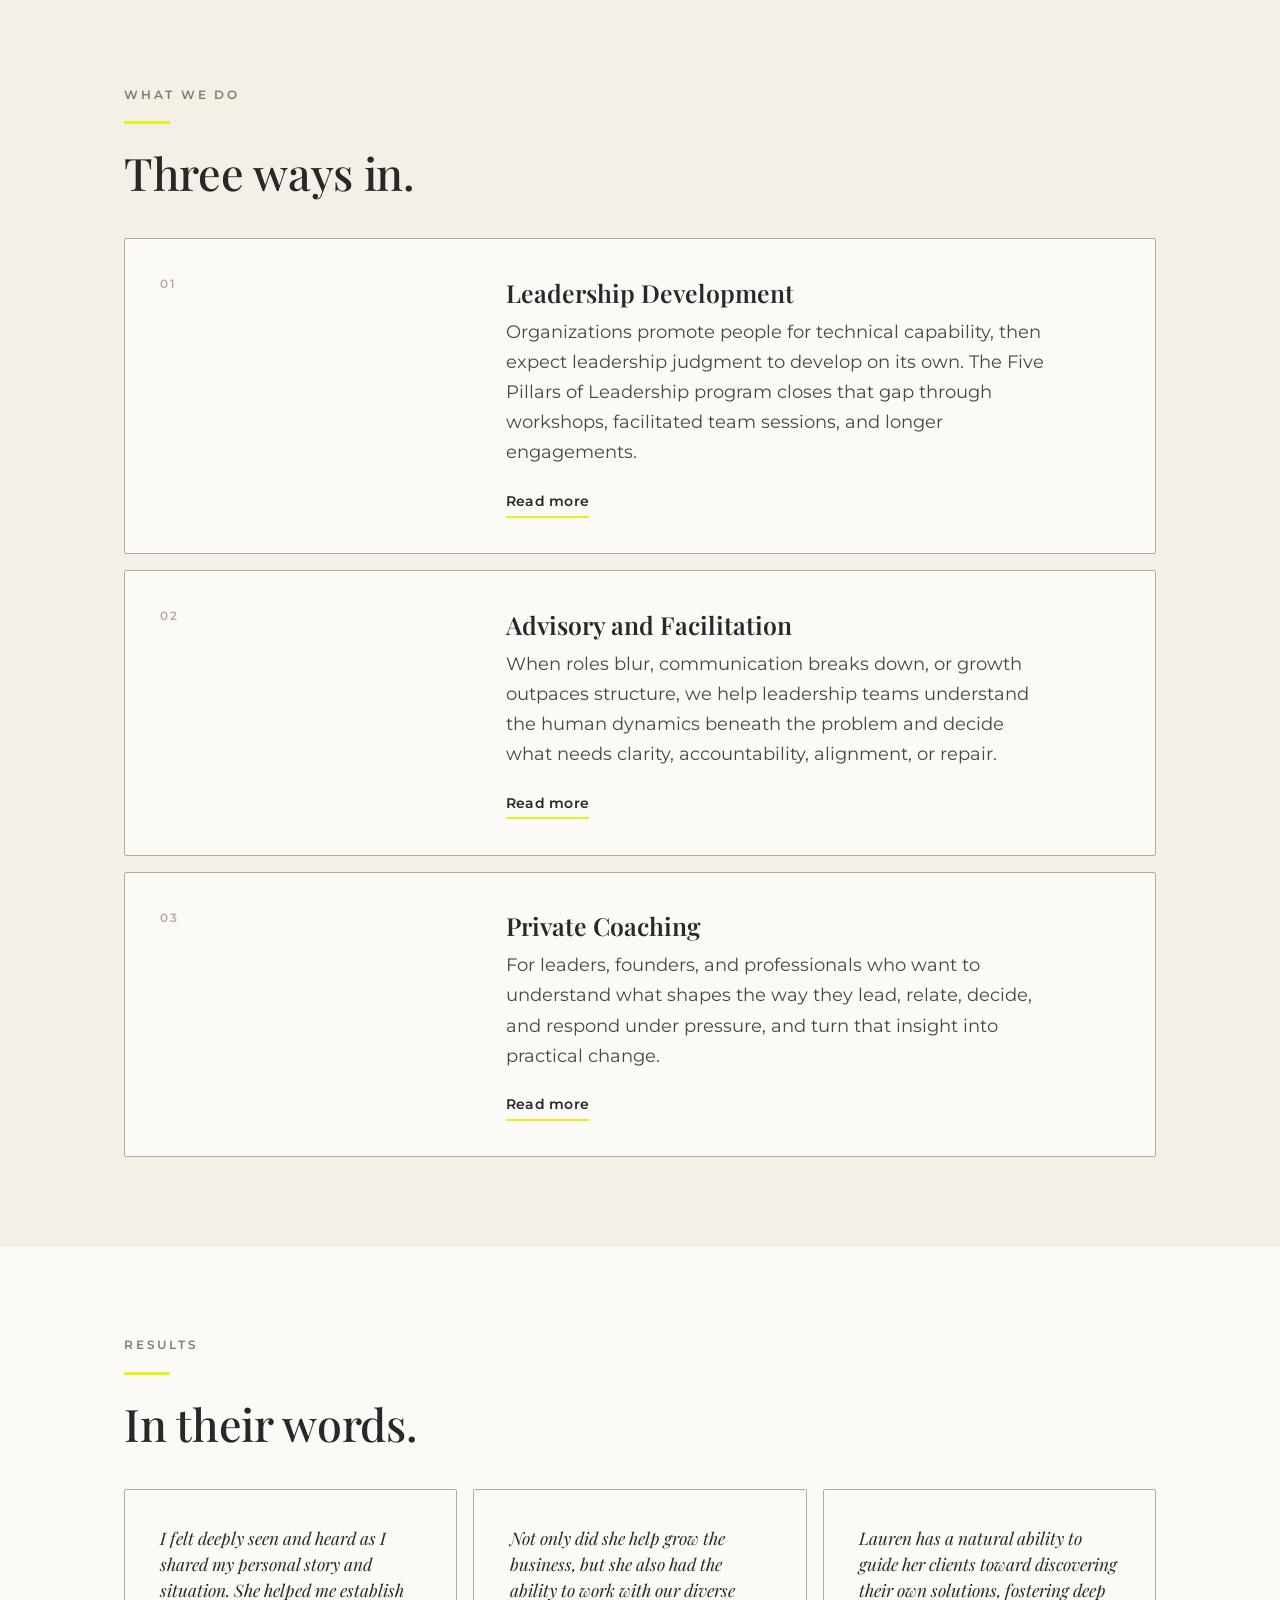
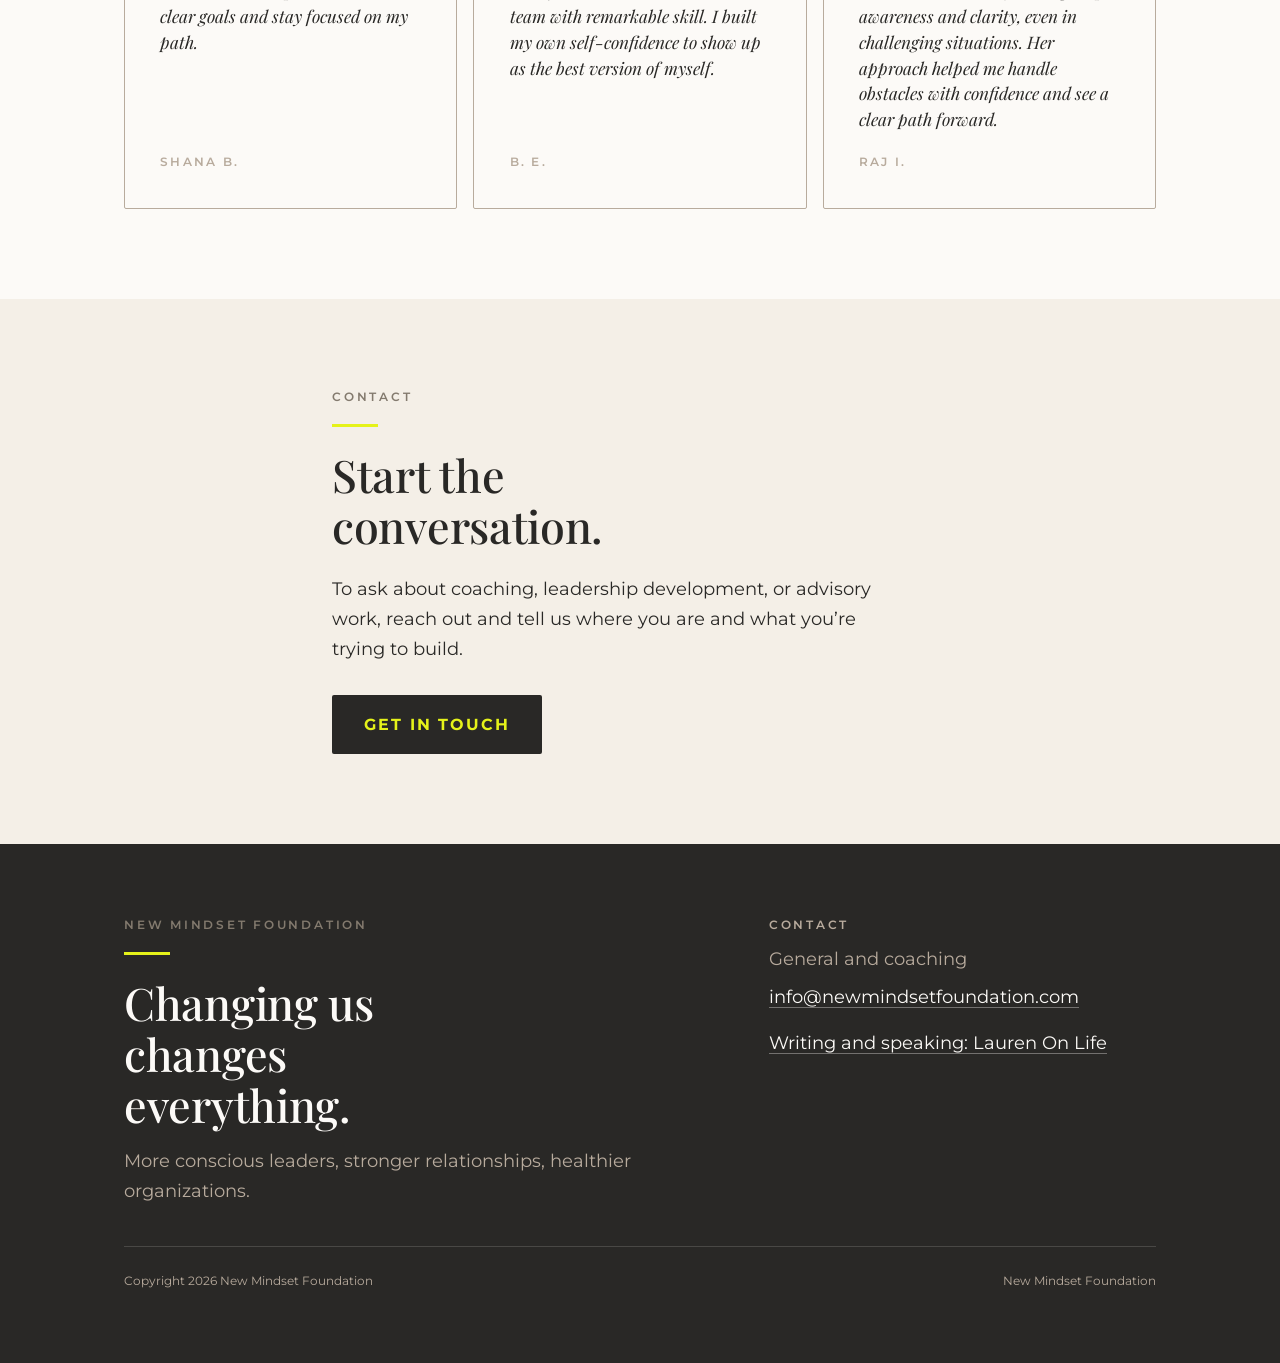
==== commit d5db40e1: "Contractions and link repair Co-Authored-By: Claude Opus 4.8 <noreply@anthropic.com>" ====
--- a/index.html
+++ b/index.html
@@ -74,7 +74,7 @@
       <p class="eyebrow">The Philosophy</p>
       <hr class="rule">
       <h2 style="max-width:24rem;">The story beneath the story.</h2>
-      <p style="margin-top:1.4rem;">Much of what shapes the way we lead, relate, decide, and move through change is happening beneath the surface: inherited beliefs, protective patterns, emotional habits, and stories we learned to accept as truth. We often try to solve internal disconnection with external effort. We work harder, plan better, prove more, and keep moving without understanding what is actually driving us.</p>
+      <p style="margin-top:1.4rem;">Much of what shapes the way we lead, relate, decide, and move through change is happening beneath the surface: inherited beliefs, protective patterns, emotional habits, and stories we learned to accept as truth. We often try to solve internal disconnection with external effort. We work harder, plan better, prove more, and keep moving without understanding what’s actually driving us.</p>
       <p>Lasting change begins when we make the invisible visible. At New Mindset Foundation, we help people and organizations understand the patterns shaping their choices, then turn that insight into more conscious leadership, stronger relationships, and more intentional lives.</p>
     </div>
   </section>
@@ -147,7 +147,7 @@
       <p class="eyebrow">Contact</p>
       <hr class="rule">
       <h2 style="max-width:22rem;">Start the conversation.</h2>
-      <p style="margin-top:1.4rem;">To ask about coaching, leadership development, or advisory work, reach out and tell us where you are and what you are trying to build.</p>
+      <p style="margin-top:1.4rem;">To ask about coaching, leadership development, or advisory work, reach out and tell us where you are and what you’re trying to build.</p>
       <div class="actions">
         <a class="btn-list" href="mailto:info@newmindsetfoundation.com?subject=Coaching%20Inquiry">Get in touch</a>
       </div>
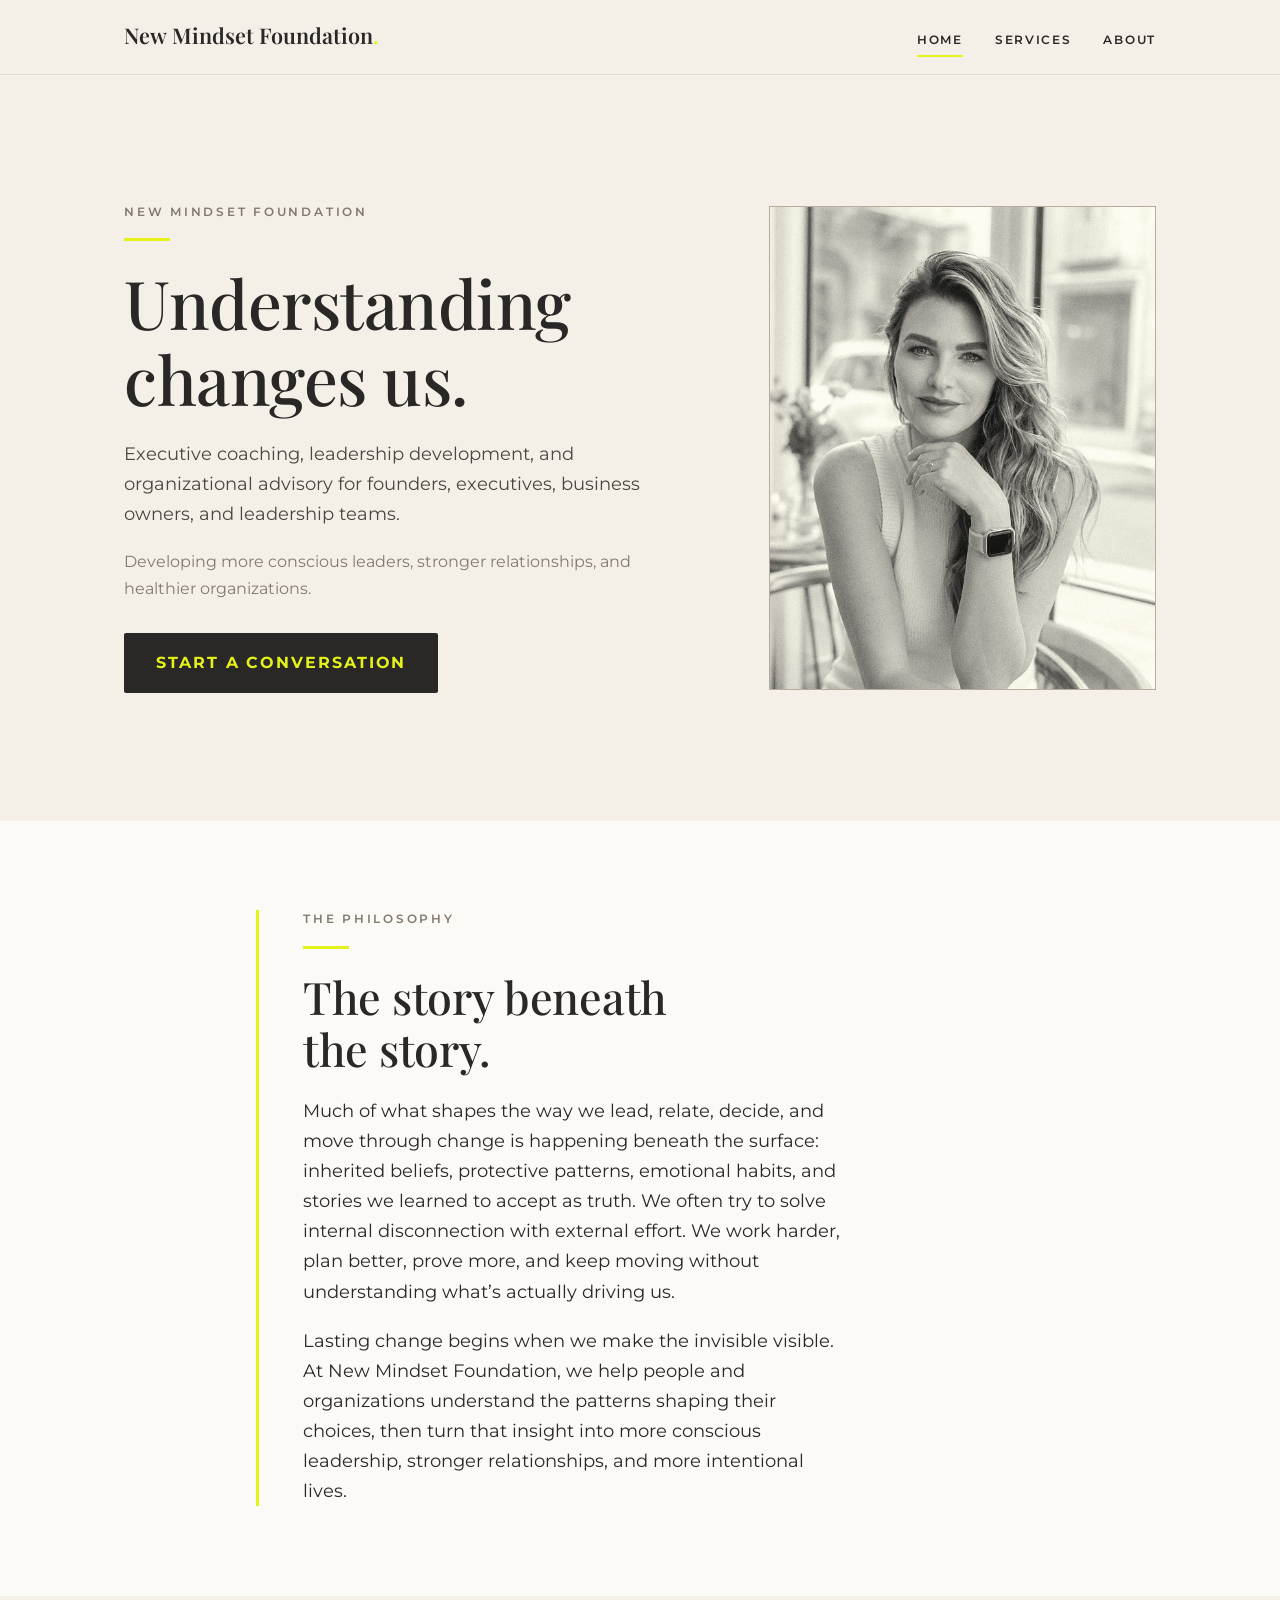
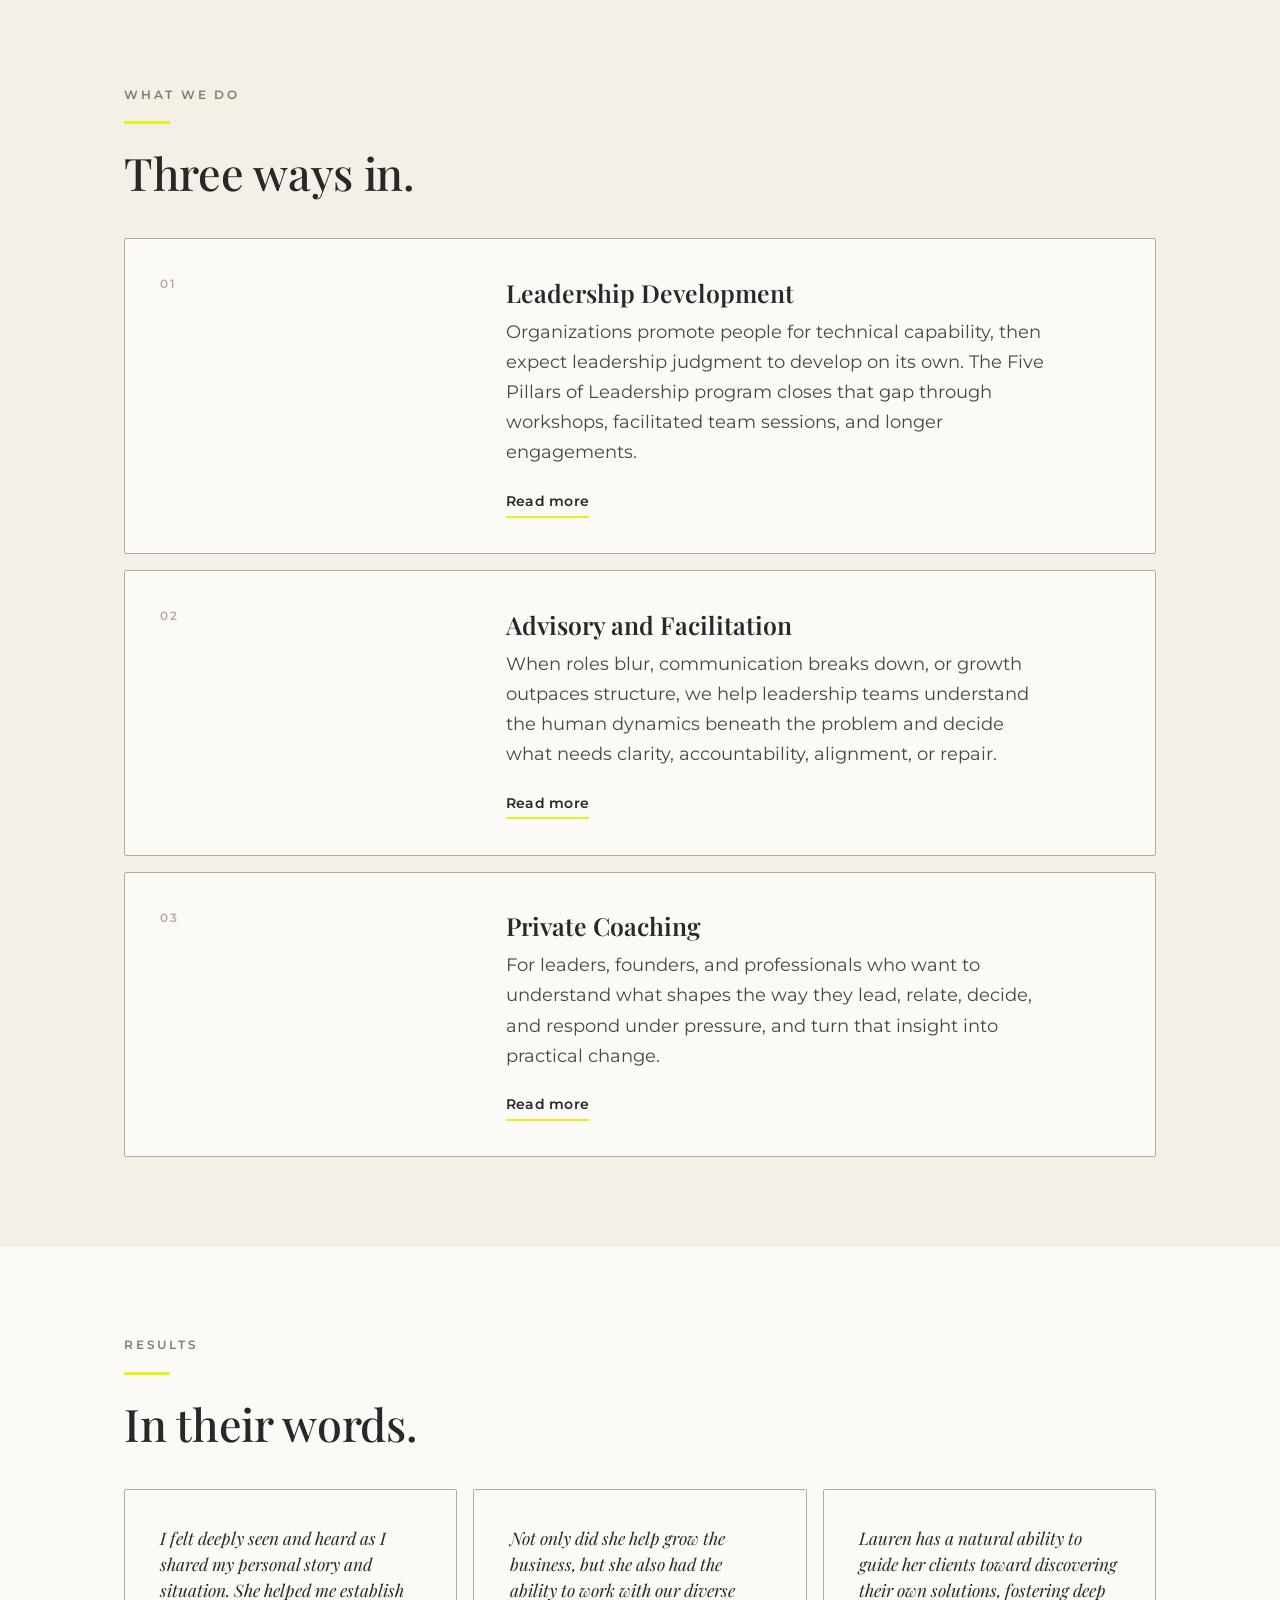
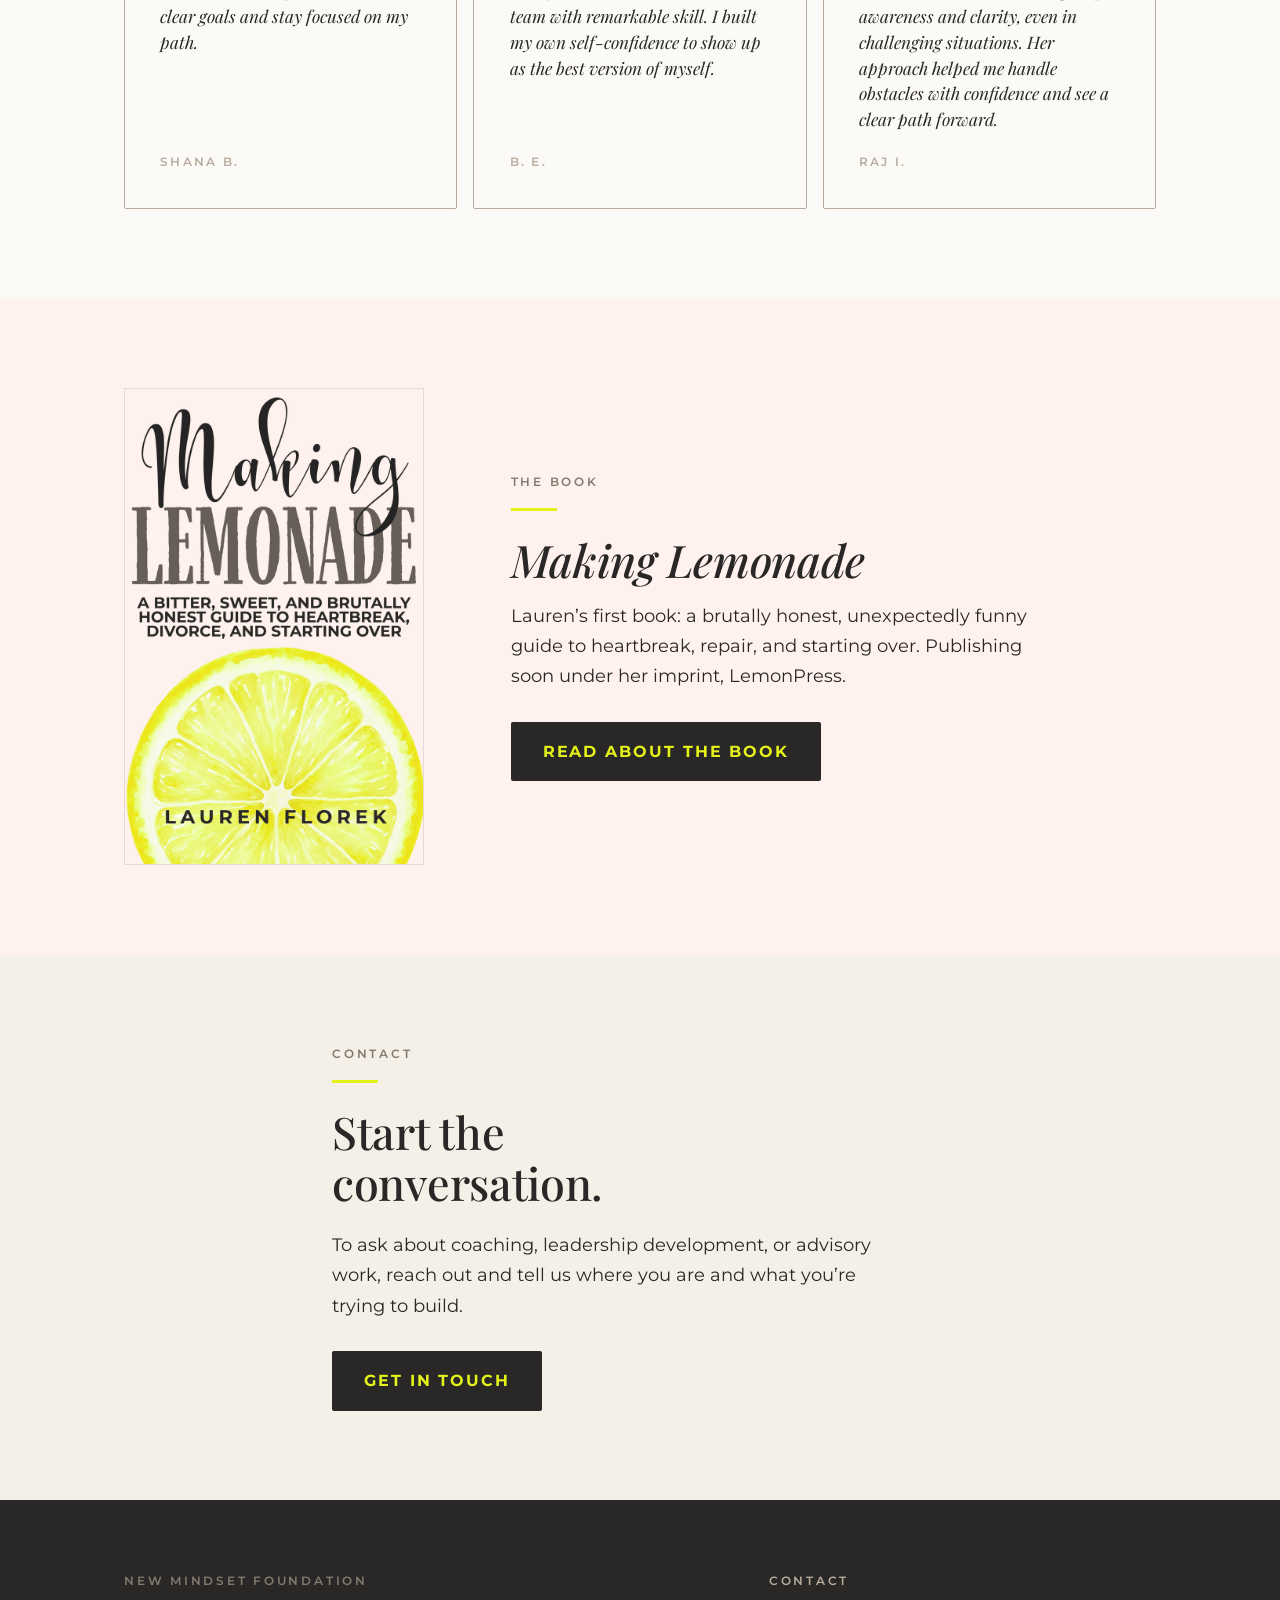
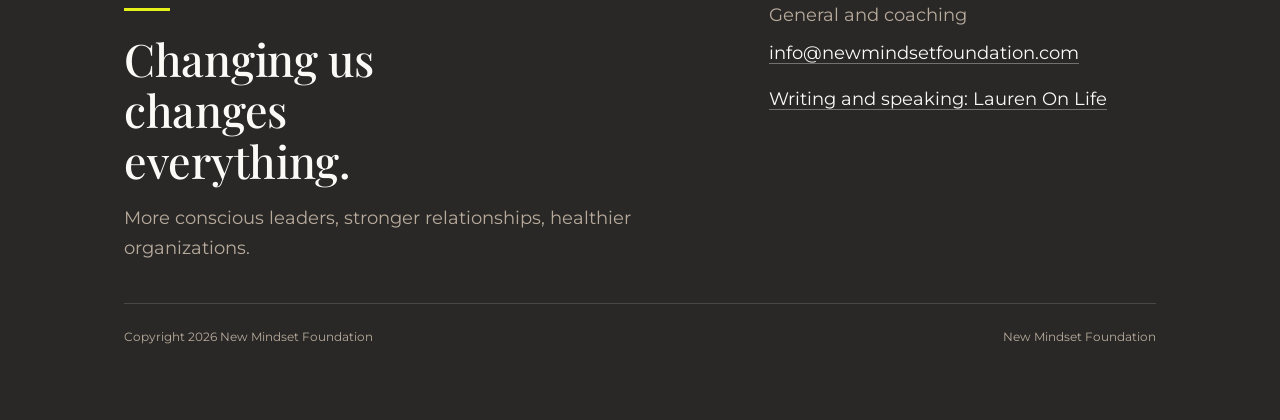
==== commit 96fbc239: "Book band on the home page Co-Authored-By: Claude Opus 4.8 <noreply@anthropic.com>" ====
--- a/index.html
+++ b/index.html
@@ -141,6 +141,24 @@
     </div>
   </section>
 
+  <!-- THE BOOK -->
+  <section class="section bg-blush">
+    <div class="wrap book book--slim">
+      <div class="book-cover" style="max-width:300px;">
+        <img src="images/making-lemonade-cover.png" alt="Making Lemonade book cover by Lauren Florek">
+      </div>
+      <div>
+        <p class="eyebrow">The Book</p>
+        <hr class="rule">
+        <h2 class="italic">Making Lemonade</h2>
+        <p style="margin-top:1rem;">Lauren’s first book: a brutally honest, unexpectedly funny guide to heartbreak, repair, and starting over. Publishing soon under her imprint, LemonPress.</p>
+        <div class="actions">
+          <a class="btn-list" href="https://laurenonlife.com/book.html">Read about the book</a>
+        </div>
+      </div>
+    </div>
+  </section>
+
   <!-- CONTACT -->
   <section class="section" id="contact">
     <div class="wrap" style="max-width:44rem;">
--- a/css/styles.css
+++ b/css/styles.css
@@ -570,3 +570,45 @@
   color: var(--stone);
   margin: 2rem 0 0;
 }
+
+/* ---- Home page book band: a slimmer cover column, roughly a third of the row ---- */
+.book--slim { grid-template-columns: 1fr 2fr; }
+@media (max-width: 820px) {
+  .book--slim { grid-template-columns: 1fr; }   /* stack, cover above text */
+}
+
+/* ---- Services "Learn more" expanders ----
+   Progressive enhancement: with no JavaScript the full copy shows and the
+   trigger stays hidden. Once the page is enhanced (.js on <html>), each block
+   collapses to its first paragraph with a keyboard-accessible toggle. The
+   open and close animation uses the grid-rows 0fr to 1fr method, so it stays
+   smooth at any height with no bounce. */
+.expander-toggle {
+  display: none;                       /* shown only when JS enhances the page */
+  margin-top: 1.2rem;
+  font-family: var(--sans);
+  font-size: 0.72rem;
+  font-weight: 600;
+  letter-spacing: 0.16em;
+  text-transform: uppercase;
+  color: var(--ink);
+  background: none;
+  border: 0;
+  border-bottom: 2px solid var(--citron);   /* the citron underline treatment */
+  padding: 0 0 3px;
+  cursor: pointer;
+}
+.js .expander-toggle { display: inline-block; }
+.expander-toggle:hover { border-bottom-color: var(--ink); }
+.expander-toggle:focus-visible { outline: 2px solid var(--ink); outline-offset: 3px; border-radius: 2px; }
+
+.expander-panel__inner { overflow: hidden; }
+.js .expander-panel {
+  display: grid;
+  grid-template-rows: 0fr;
+  transition: grid-template-rows 0.32s ease;   /* simple ease, no overshoot */
+}
+.js .expander-panel.is-open { grid-template-rows: 1fr; }
+@media (prefers-reduced-motion: reduce) {
+  .js .expander-panel { transition: none; }
+}
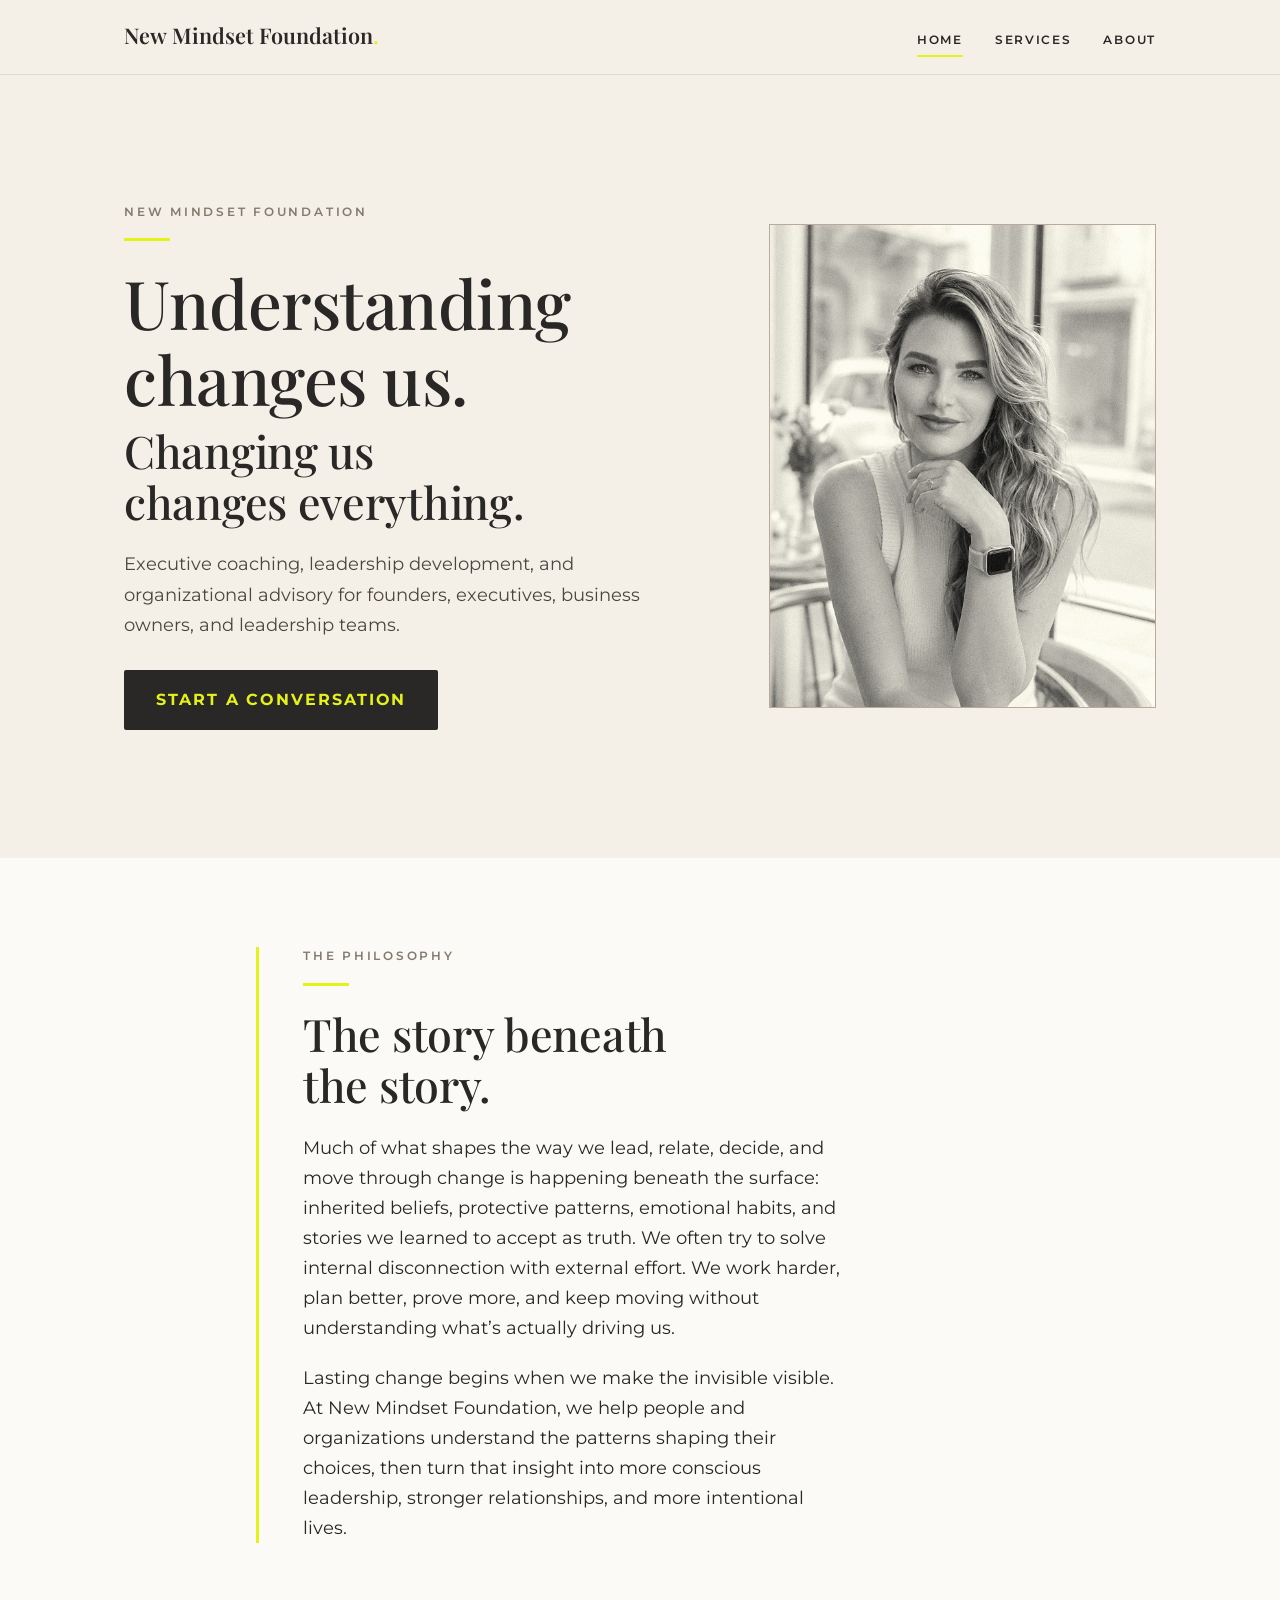
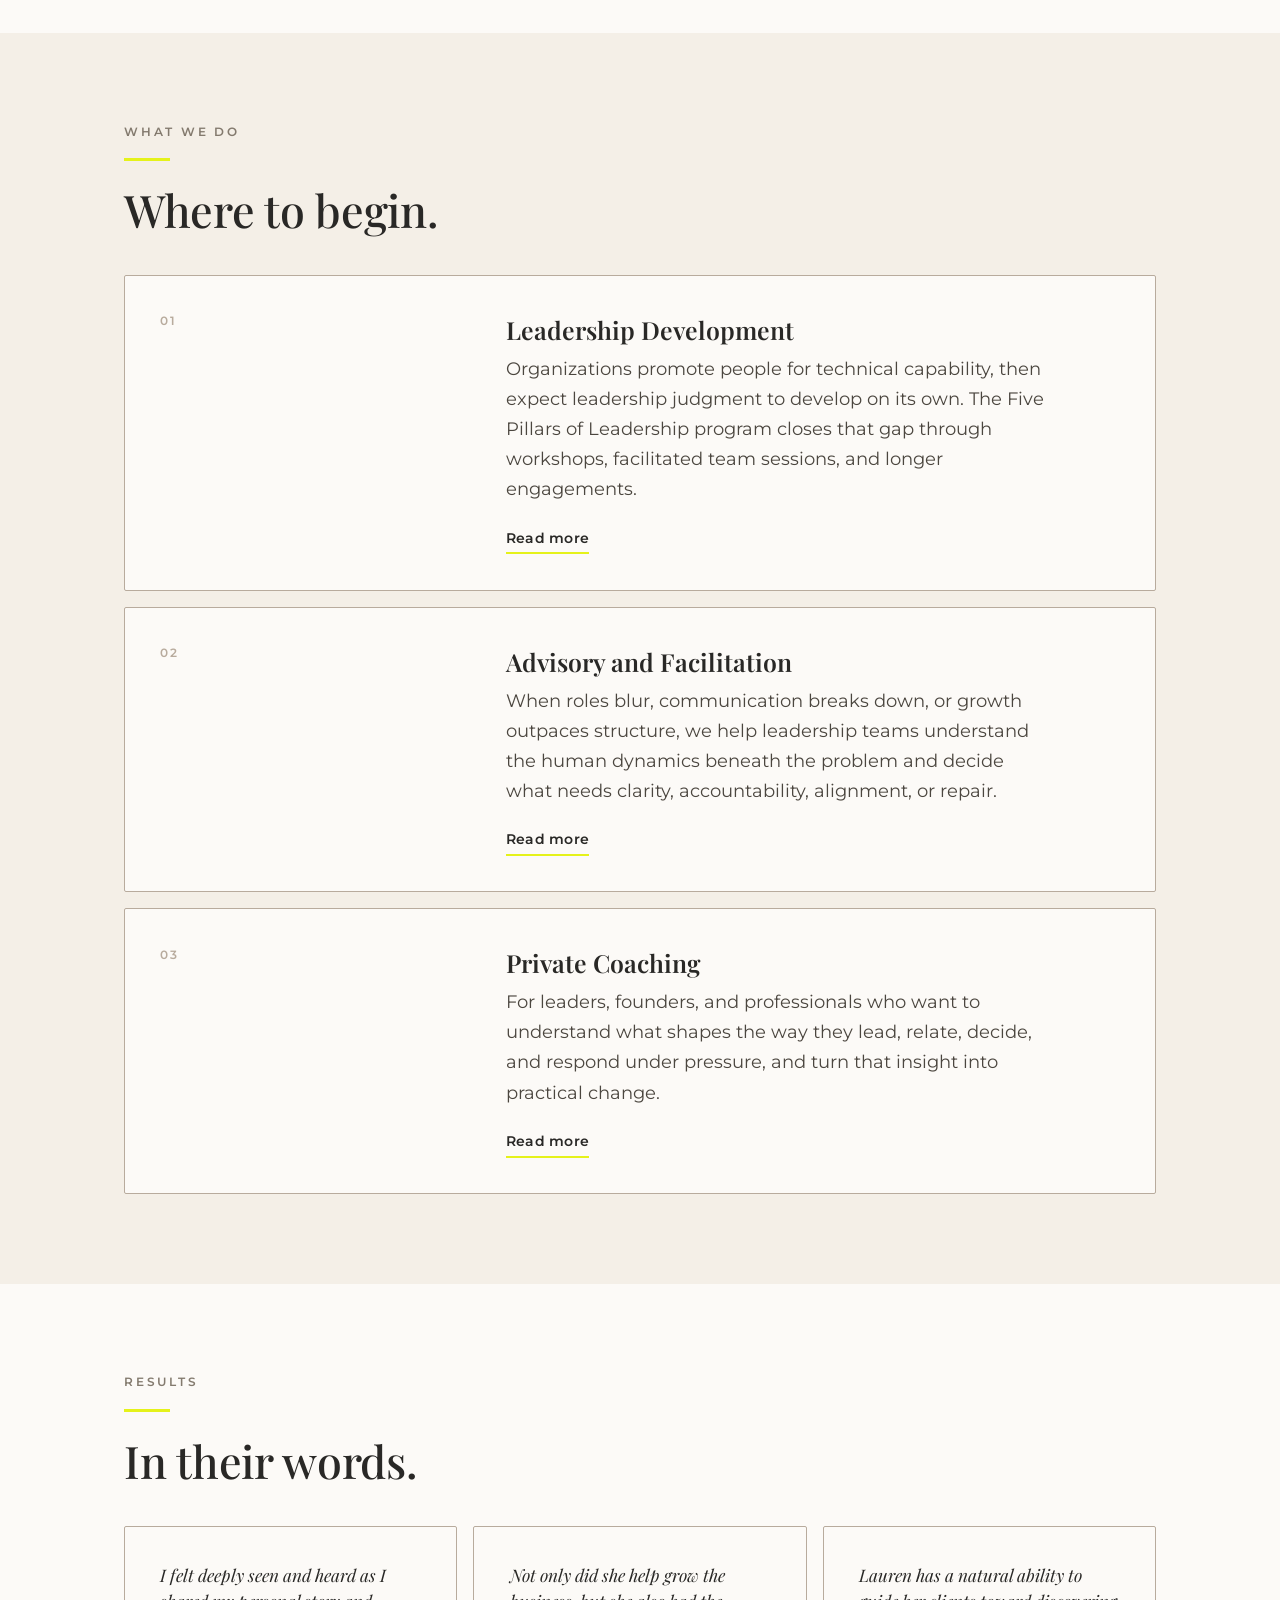
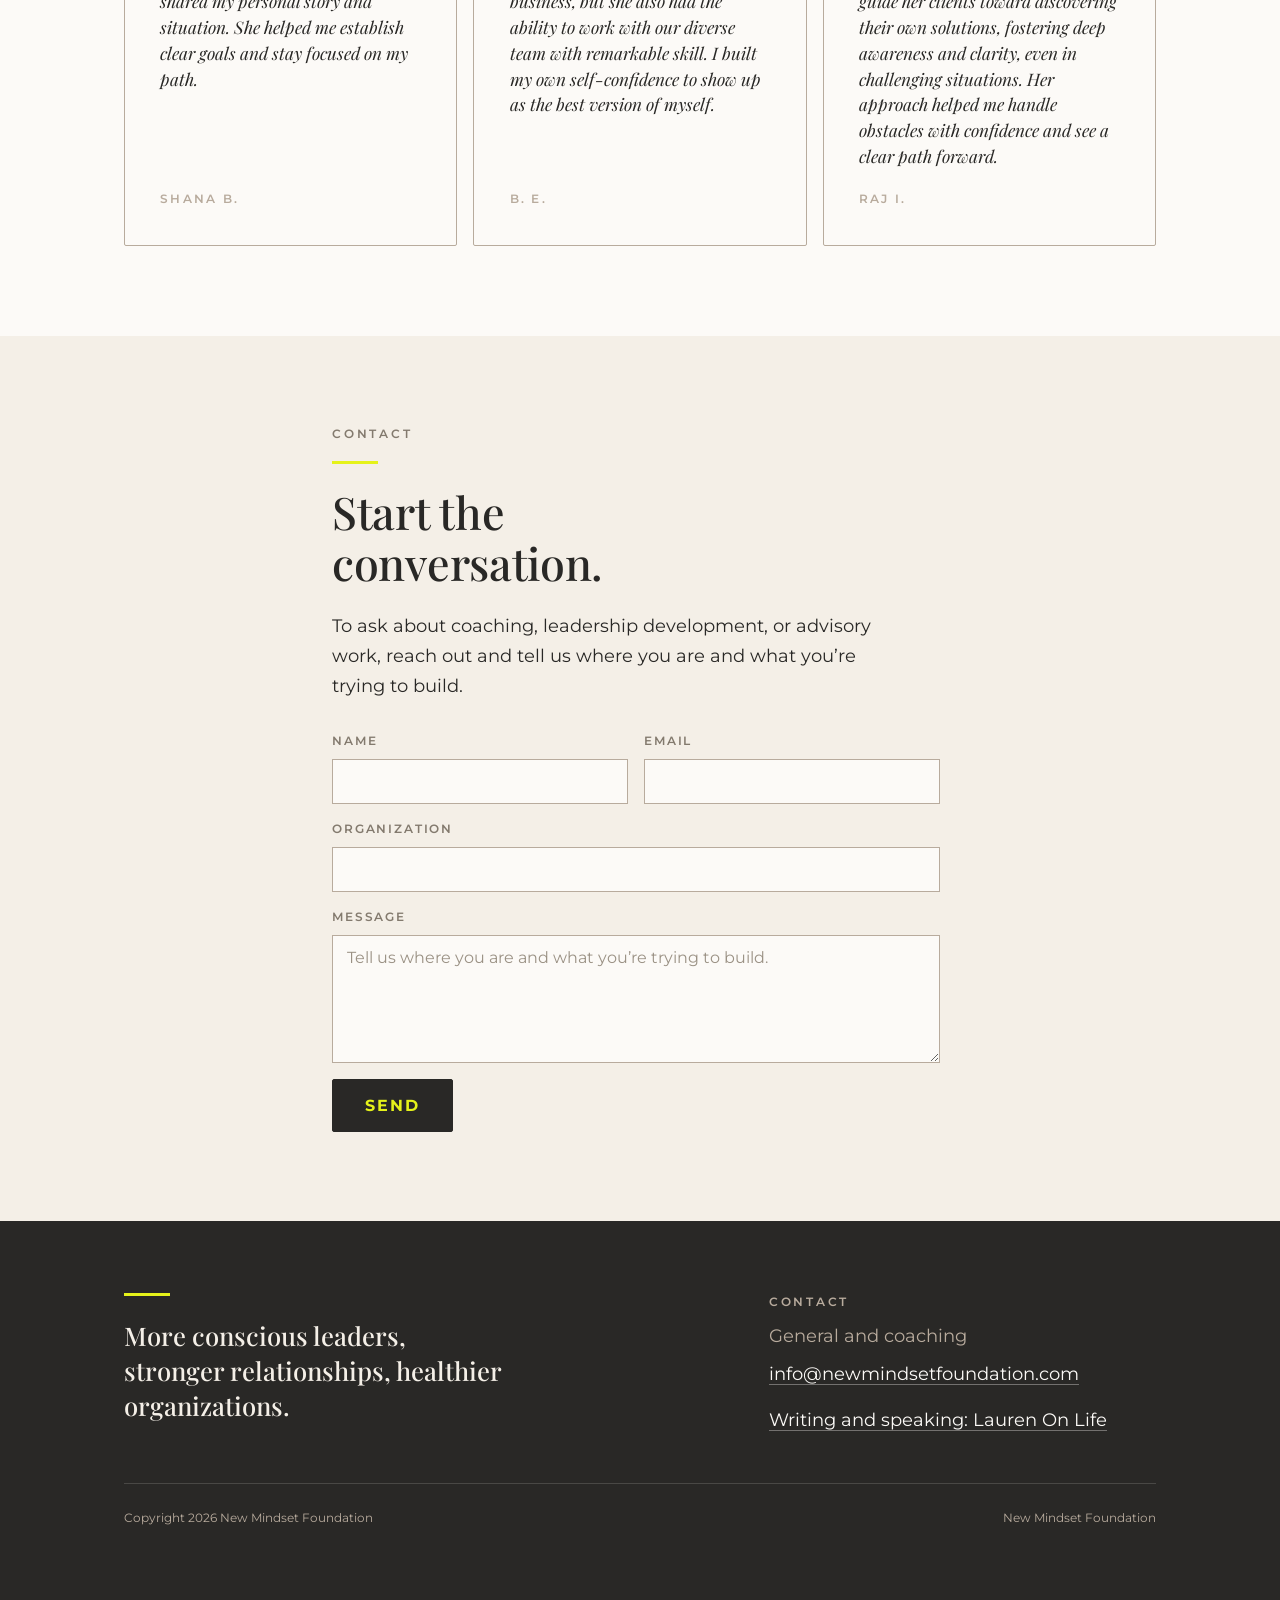
==== commit a3b57434: "Form, full quote, and six refinements Co-Authored-By: Claude Fable 5 <noreply@anthropic.com>" ====
--- a/index.html
+++ b/index.html
@@ -54,8 +54,8 @@
         <p class="eyebrow">New Mindset Foundation</p>
         <hr class="rule">
         <h1>Understanding changes us.</h1>
+        <p style="font-family:var(--serif); font-weight:500; font-size:clamp(1.9rem, 3.6vw, 2.8rem); letter-spacing:-0.3px; line-height:1.14; margin:0.5rem 0 0; max-width:26rem;">Changing us changes everything.</p>
         <p style="margin-top:1.4rem; color:#4b463f;">Executive coaching, leadership development, and organizational advisory for founders, executives, business owners, and leadership teams.</p>
-        <p style="font-size:0.98rem; color:#837a6e;">Developing more conscious leaders, stronger relationships, and healthier organizations.</p>
         <div class="actions">
           <a class="btn-list" href="#contact">Start a conversation</a>
         </div>
@@ -84,7 +84,7 @@
     <div class="wrap">
       <p class="eyebrow">What We Do</p>
       <hr class="rule">
-      <h2 style="max-width:20rem;">Three ways in.</h2>
+      <h2 style="max-width:20rem;">Where to begin.</h2>
       <div class="entries entries--porcelain">
 
         <div class="entry">
@@ -141,24 +141,6 @@
     </div>
   </section>
 
-  <!-- THE BOOK -->
-  <section class="section bg-blush">
-    <div class="wrap book book--slim">
-      <div class="book-cover" style="max-width:300px;">
-        <img src="images/making-lemonade-cover.png" alt="Making Lemonade book cover by Lauren Florek">
-      </div>
-      <div>
-        <p class="eyebrow">The Book</p>
-        <hr class="rule">
-        <h2 class="italic">Making Lemonade</h2>
-        <p style="margin-top:1rem;">Lauren’s first book: a brutally honest, unexpectedly funny guide to heartbreak, repair, and starting over. Publishing soon under her imprint, LemonPress.</p>
-        <div class="actions">
-          <a class="btn-list" href="https://laurenonlife.com/book.html">Read about the book</a>
-        </div>
-      </div>
-    </div>
-  </section>
-
   <!-- CONTACT -->
   <section class="section" id="contact">
     <div class="wrap" style="max-width:44rem;">
@@ -166,9 +148,32 @@
       <hr class="rule">
       <h2 style="max-width:22rem;">Start the conversation.</h2>
       <p style="margin-top:1.4rem;">To ask about coaching, leadership development, or advisory work, reach out and tell us where you are and what you’re trying to build.</p>
-      <div class="actions">
-        <a class="btn-list" href="mailto:info@newmindsetfoundation.com?subject=Coaching%20Inquiry">Get in touch</a>
-      </div>
+      <form class="inquiry-form" action="https://formspree.io/f/xnpaagjg" method="POST">
+        <input type="hidden" name="_subject" value="Coaching Inquiry (New Mindset Foundation)">
+        <input type="text" name="_gotcha" style="display:none" tabindex="-1" autocomplete="off" aria-hidden="true">
+        <div class="form-row">
+          <div class="field">
+            <label for="f-name">Name</label>
+            <input id="f-name" type="text" name="name" required>
+          </div>
+          <div class="field">
+            <label for="f-email">Email</label>
+            <input id="f-email" type="email" name="email" required>
+          </div>
+        </div>
+        <div class="field">
+          <label for="f-org">Organization</label>
+          <input id="f-org" type="text" name="organization">
+        </div>
+        <div class="field">
+          <label for="f-message">Message</label>
+          <textarea id="f-message" name="message" rows="5" required placeholder="Tell us where you are and what you’re trying to build."></textarea>
+        </div>
+        <div class="actions">
+          <button class="btn-list" type="submit">Send</button>
+        </div>
+        <p class="form-error" hidden>Something went wrong. You can email us directly at <a href="mailto:info@newmindsetfoundation.com">info@newmindsetfoundation.com</a>.</p>
+      </form>
     </div>
   </section>
 
@@ -176,10 +181,8 @@
   <footer class="site-footer">
     <div class="wrap footer-grid">
       <div>
-        <p class="eyebrow">New Mindset Foundation</p>
         <hr class="rule">
-        <h2 style="max-width:20rem;">Changing us changes everything.</h2>
-        <p style="margin-top:1rem; color:var(--stone);">More conscious leaders, stronger relationships, healthier organizations.</p>
+        <p style="font-family:var(--serif); font-weight:500; font-size:clamp(1.25rem, 2.2vw, 1.6rem); line-height:1.35; color:var(--paper); max-width:24rem; margin:0;">More conscious leaders, stronger relationships, healthier organizations.</p>
       </div>
       <div class="footer-contact">
         <p class="eyebrow">Contact</p>
@@ -196,5 +199,35 @@
     </div>
   </footer>
 
+  <!-- Submit the inquiry in the background so the visitor stays on the page.
+       If JavaScript is off, the form still posts normally to Formspree. -->
+  <script>
+    (function () {
+      var form = document.querySelector('.inquiry-form');
+      if (!form) return;
+      var errorLine = form.querySelector('.form-error');
+      form.addEventListener('submit', function (event) {
+        event.preventDefault();
+        if (errorLine) errorLine.hidden = true;
+        fetch(form.action, {
+          method: 'POST',
+          body: new FormData(form),
+          headers: { 'Accept': 'application/json' }
+        }).then(function (response) {
+          if (response.ok) {
+            var thanks = document.createElement('p');
+            thanks.className = 'form-thanks';
+            thanks.textContent = 'Thank you. Your note is on its way, and you’ll hear back within two business days.';
+            form.replaceWith(thanks);
+          } else if (errorLine) {
+            errorLine.hidden = false;
+          }
+        }).catch(function () {
+          if (errorLine) errorLine.hidden = false;
+        });
+      });
+    })();
+  </script>
+
 </body>
 </html>
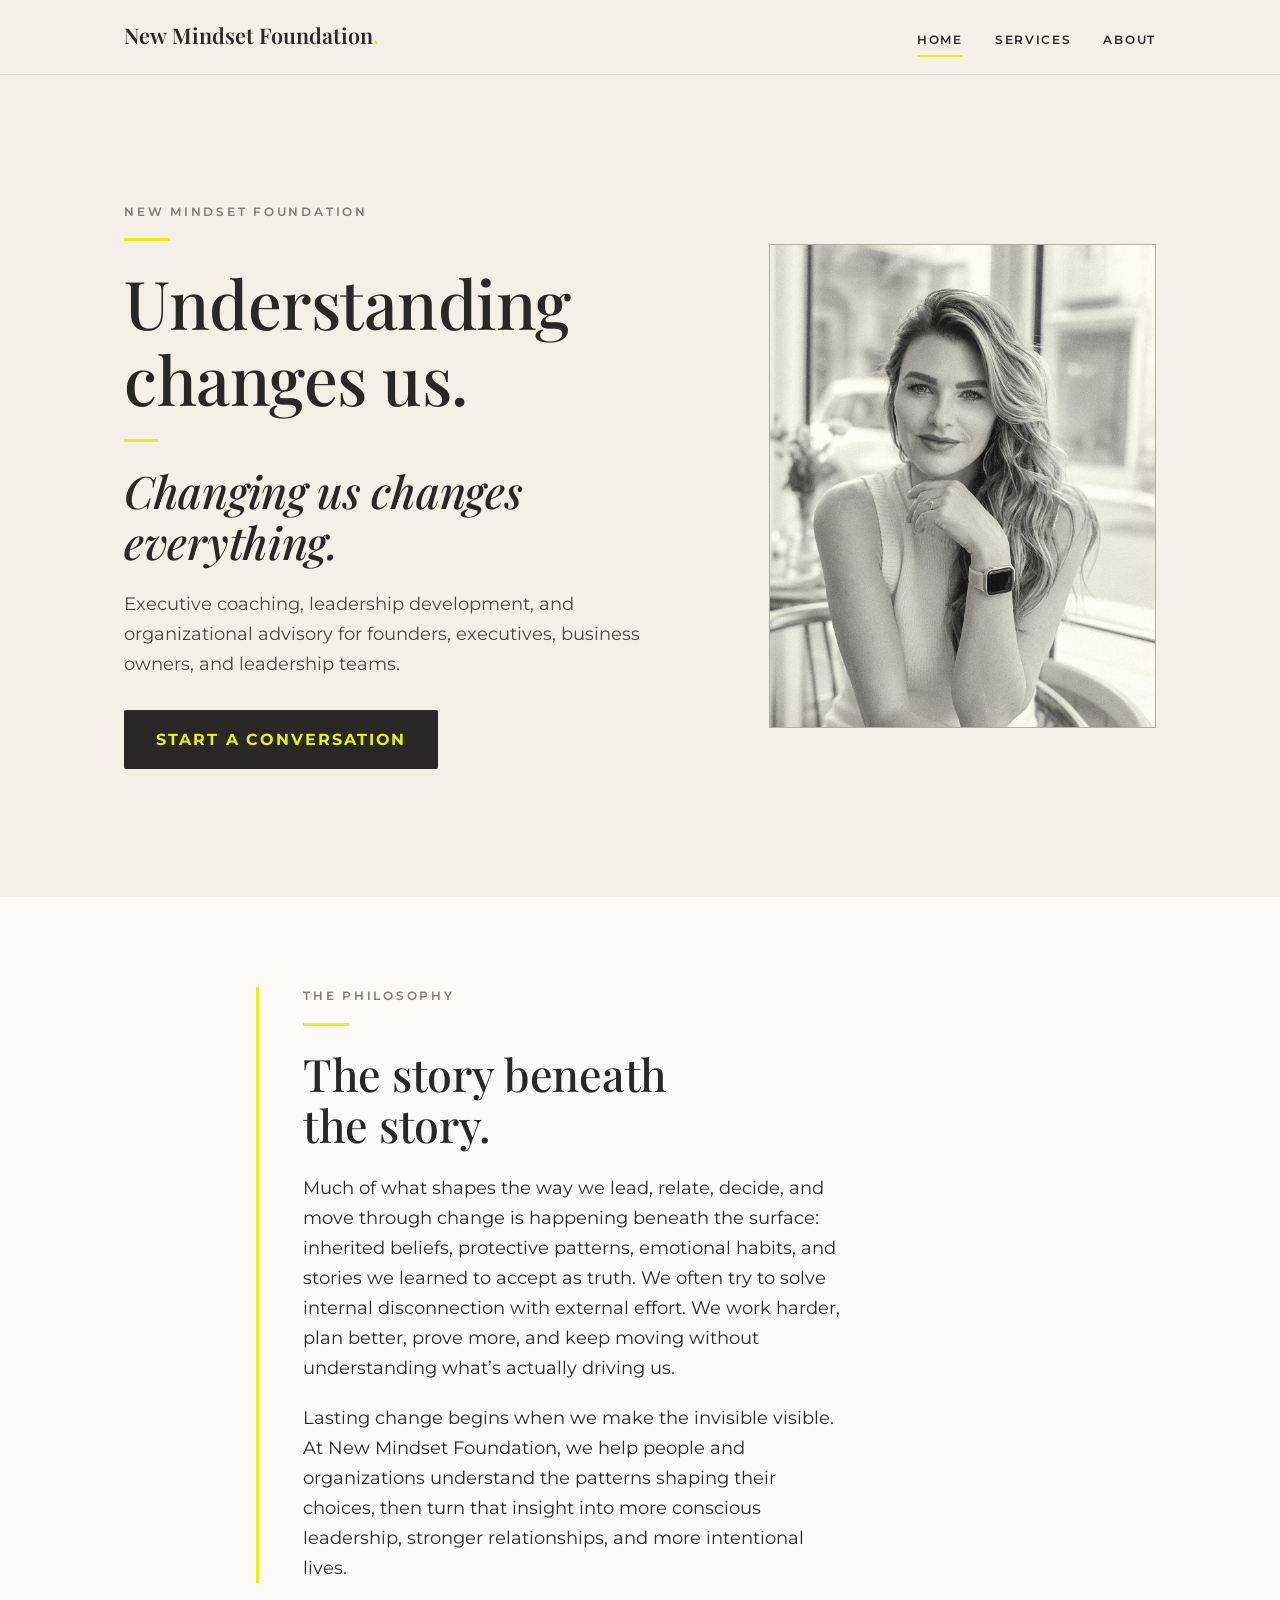
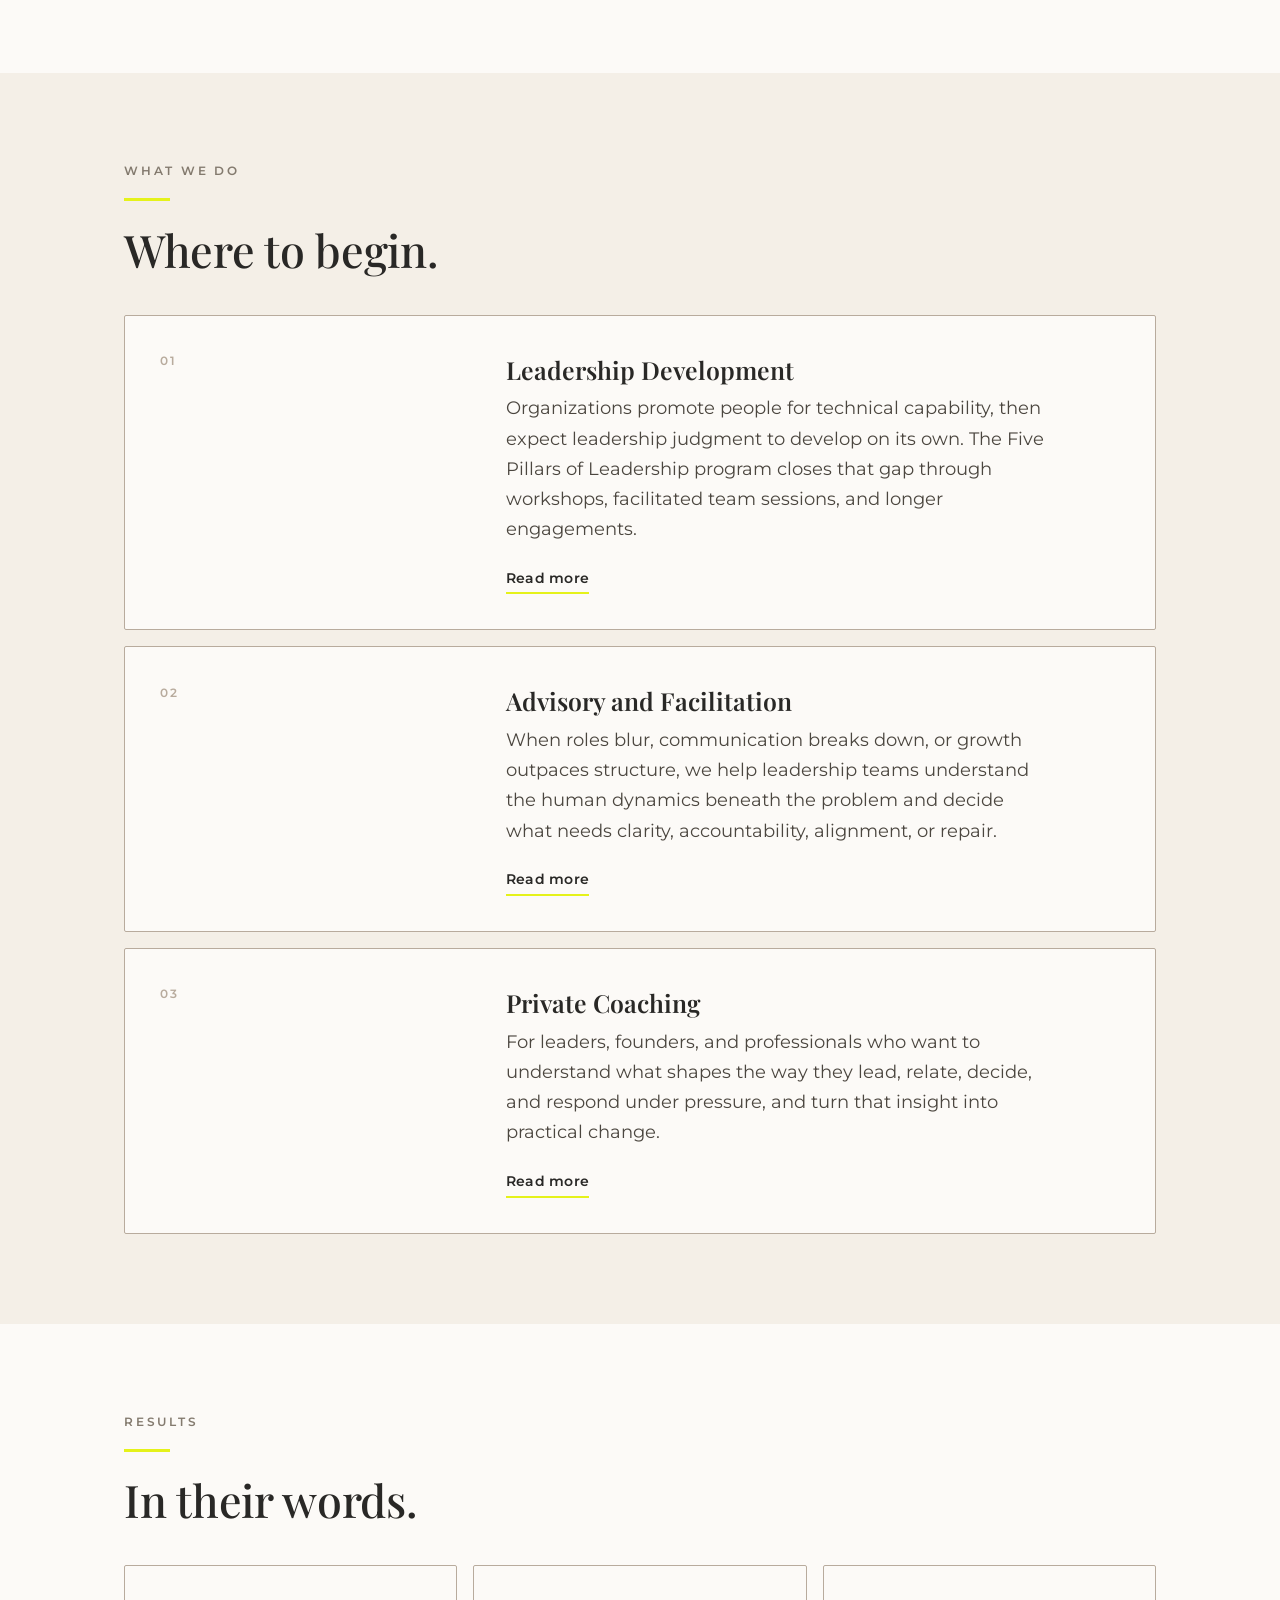
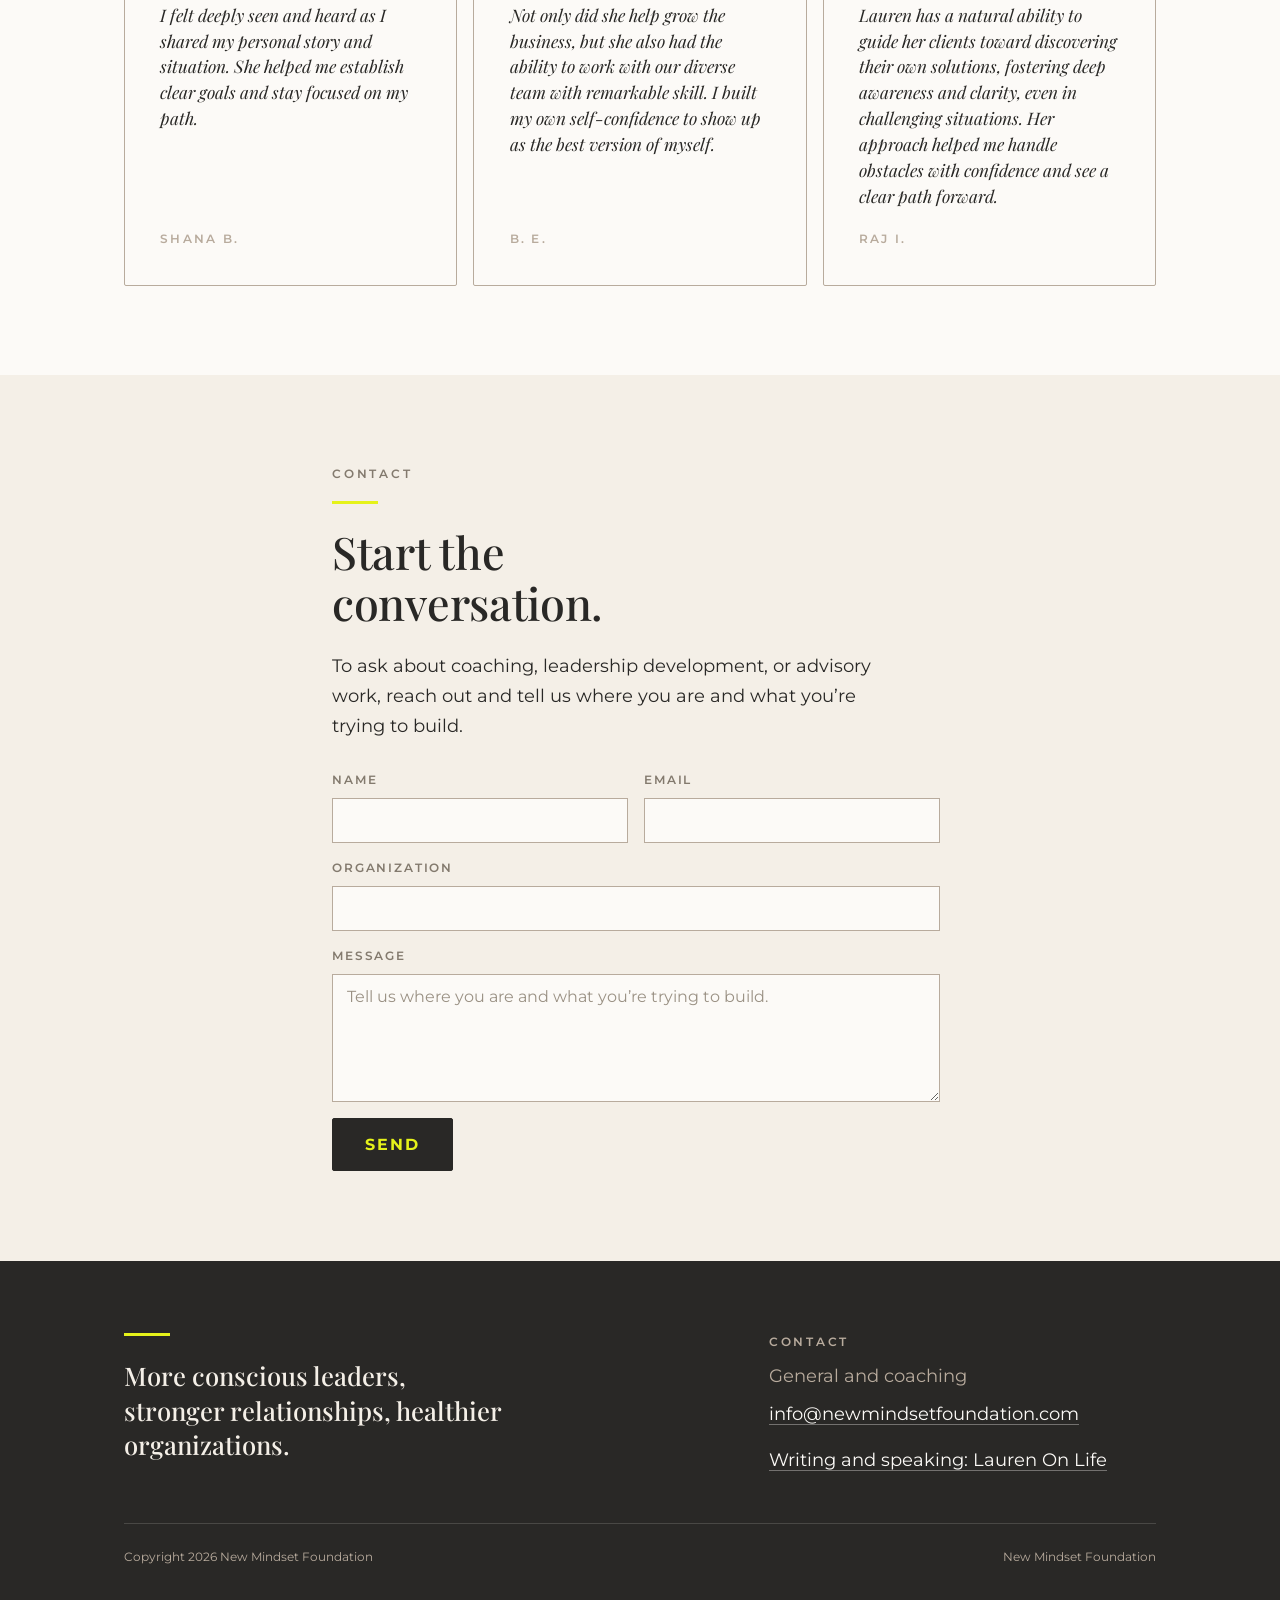
==== commit 49177ddb: "Dash and italic in the hero Co-Authored-By: Claude Fable 5 <noreply@anthropic.com>" ====
--- a/index.html
+++ b/index.html
@@ -11,26 +11,36 @@
   <meta property="og:title" content="New Mindset Foundation | Executive Coaching and Leadership Development">
   <meta property="og:description" content="Executive coaching, leadership development, and organizational advisory for founders, executives, business owners, and leadership teams.">
   <meta property="og:url" content="https://newmindsetfoundation.com/">
+  <meta property="og:image" content="https://newmindsetfoundation.com/images/lauren-home.jpg">
+  <meta name="twitter:card" content="summary_large_image">
   <link rel="preconnect" href="https://fonts.googleapis.com">
   <link rel="preconnect" href="https://fonts.gstatic.com" crossorigin>
   <link href="https://fonts.googleapis.com/css2?family=Playfair+Display:ital,wght@0,500;0,600;1,500&family=Montserrat:wght@400;500;600&display=swap" rel="stylesheet">
   <link rel="stylesheet" href="css/styles.css">
-  <link rel="icon" href="images/favicon.ico" sizes="any">
-  <link rel="icon" type="image/png" sizes="32x32" href="images/favicon-32.png">
-  <link rel="icon" type="image/png" sizes="16x16" href="images/favicon-16.png">
-  <link rel="apple-touch-icon" href="images/apple-touch-icon.png">
+  <link rel="icon" href="/favicon.ico" sizes="any">
+  <link rel="apple-touch-icon" href="/apple-touch-icon.png">
   <script type="application/ld+json">
   {
     "@context": "https://schema.org",
-    "@type": "Organization",
-    "name": "New Mindset Foundation",
-    "url": "https://newmindsetfoundation.com",
-    "description": "Executive coaching, leadership development, and organizational advisory for founders, executives, business owners, and leadership teams.",
-    "founder": {
-      "@type": "Person",
-      "name": "Lauren Florek",
-      "sameAs": "https://laurenonlife.com"
-    }
+    "@graph": [
+      {
+        "@type": "Organization",
+        "name": "New Mindset Foundation",
+        "url": "https://newmindsetfoundation.com",
+        "description": "Executive coaching, leadership development, and organizational advisory for founders, executives, business owners, and leadership teams.",
+        "sameAs": "https://laurenonlife.com",
+        "founder": {
+          "@type": "Person",
+          "name": "Lauren Florek",
+          "url": "https://laurenonlife.com"
+        }
+      },
+      {
+        "@type": "WebSite",
+        "name": "New Mindset Foundation",
+        "url": "https://newmindsetfoundation.com"
+      }
+    ]
   }
   </script>
 </head>
@@ -54,7 +64,8 @@
         <p class="eyebrow">New Mindset Foundation</p>
         <hr class="rule">
         <h1>Understanding changes us.</h1>
-        <p style="font-family:var(--serif); font-weight:500; font-size:clamp(1.9rem, 3.6vw, 2.8rem); letter-spacing:-0.3px; line-height:1.14; margin:0.5rem 0 0; max-width:26rem;">Changing us changes everything.</p>
+        <hr class="rule" style="width:34px; margin:1.4rem 0;">
+        <p style="font-family:var(--serif); font-style:italic; font-weight:500; font-size:clamp(1.9rem, 3.6vw, 2.8rem); letter-spacing:-0.3px; line-height:1.14; margin:0; max-width:26rem;">Changing us changes everything.</p>
         <p style="margin-top:1.4rem; color:#4b463f;">Executive coaching, leadership development, and organizational advisory for founders, executives, business owners, and leadership teams.</p>
         <div class="actions">
           <a class="btn-list" href="#contact">Start a conversation</a>
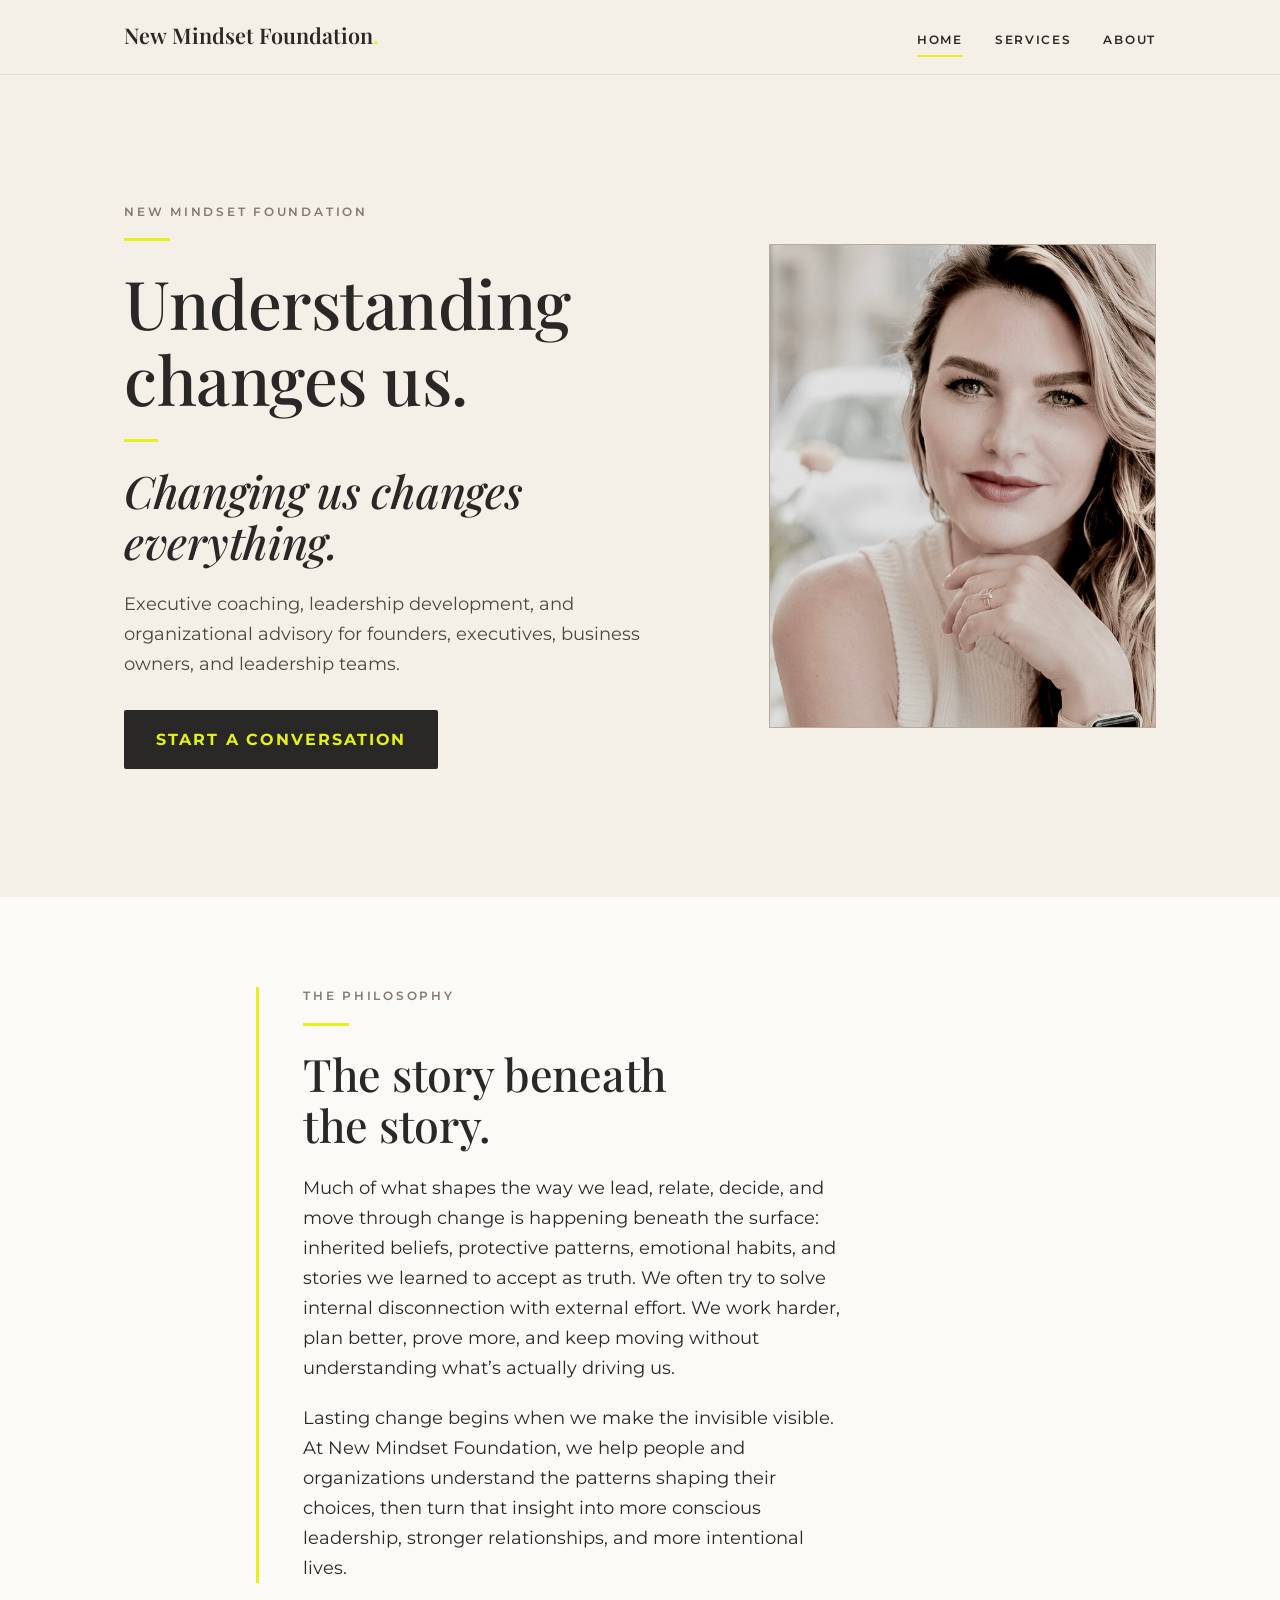
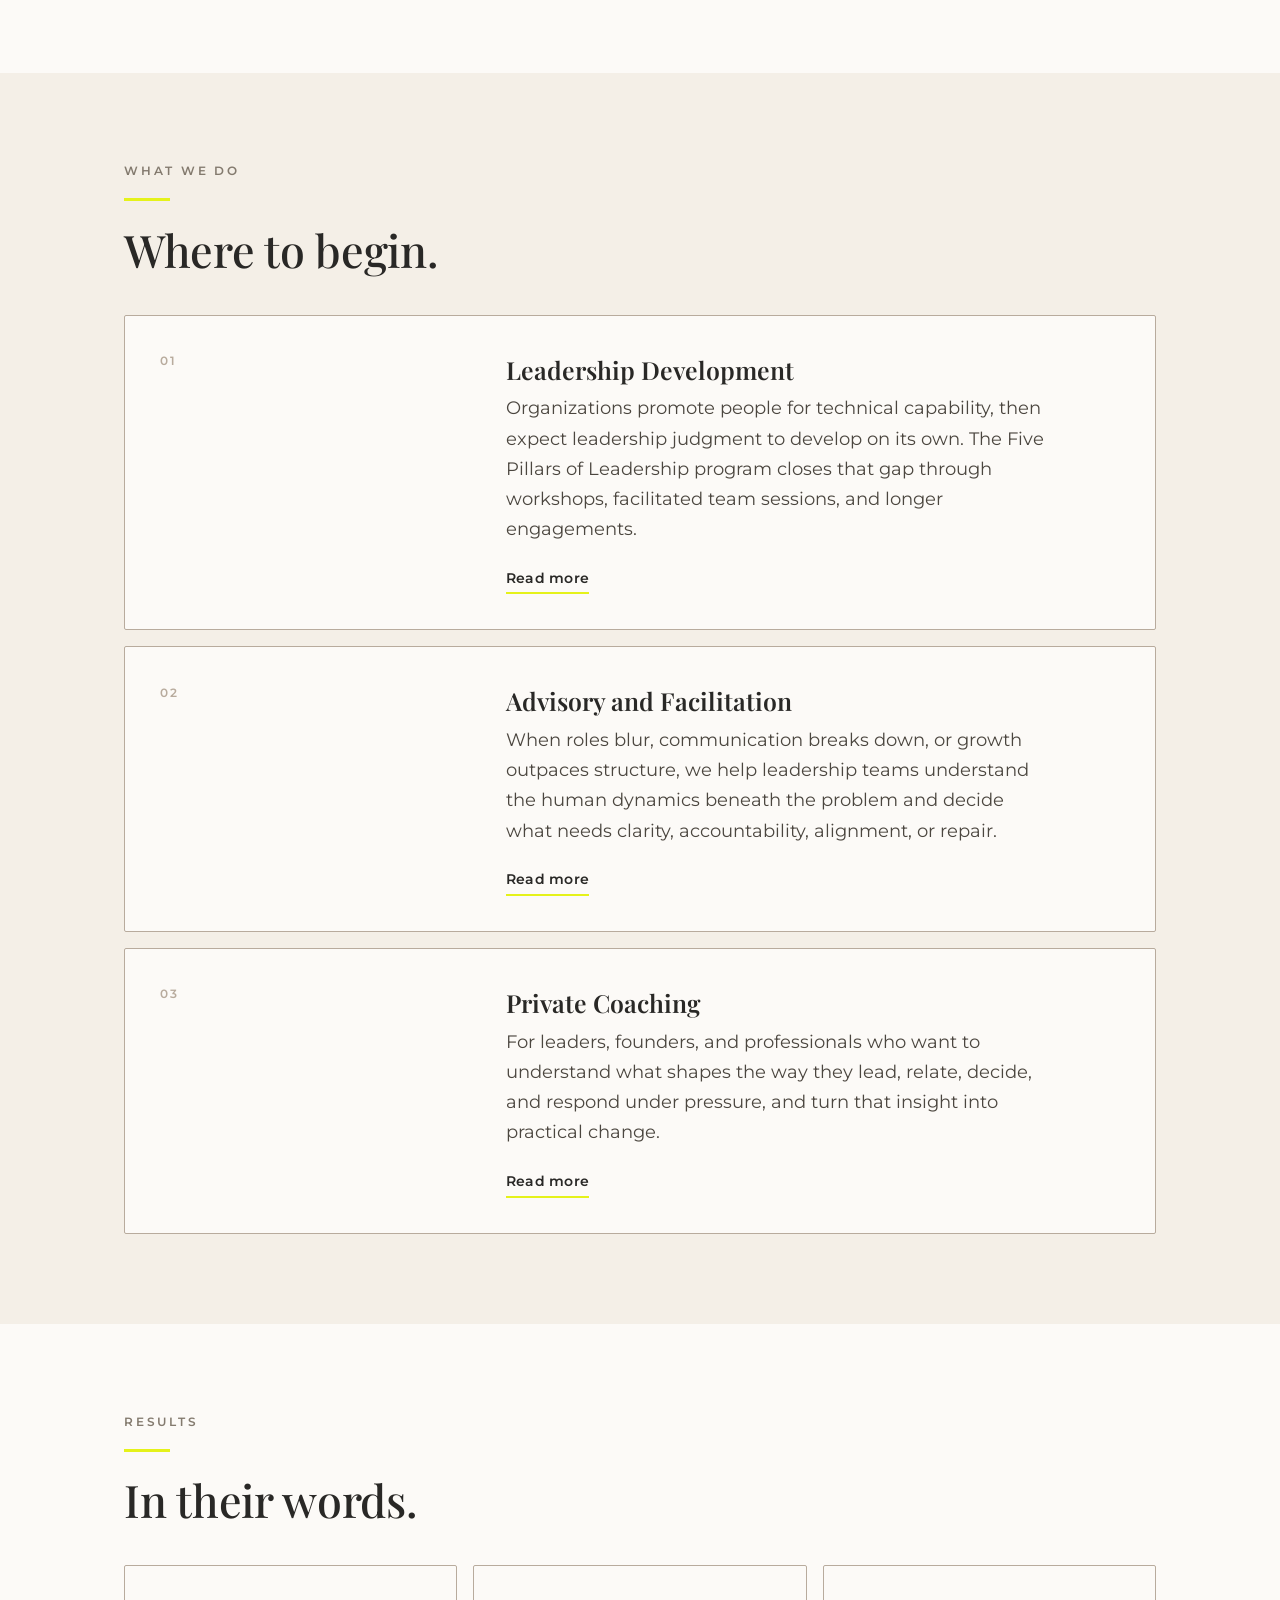
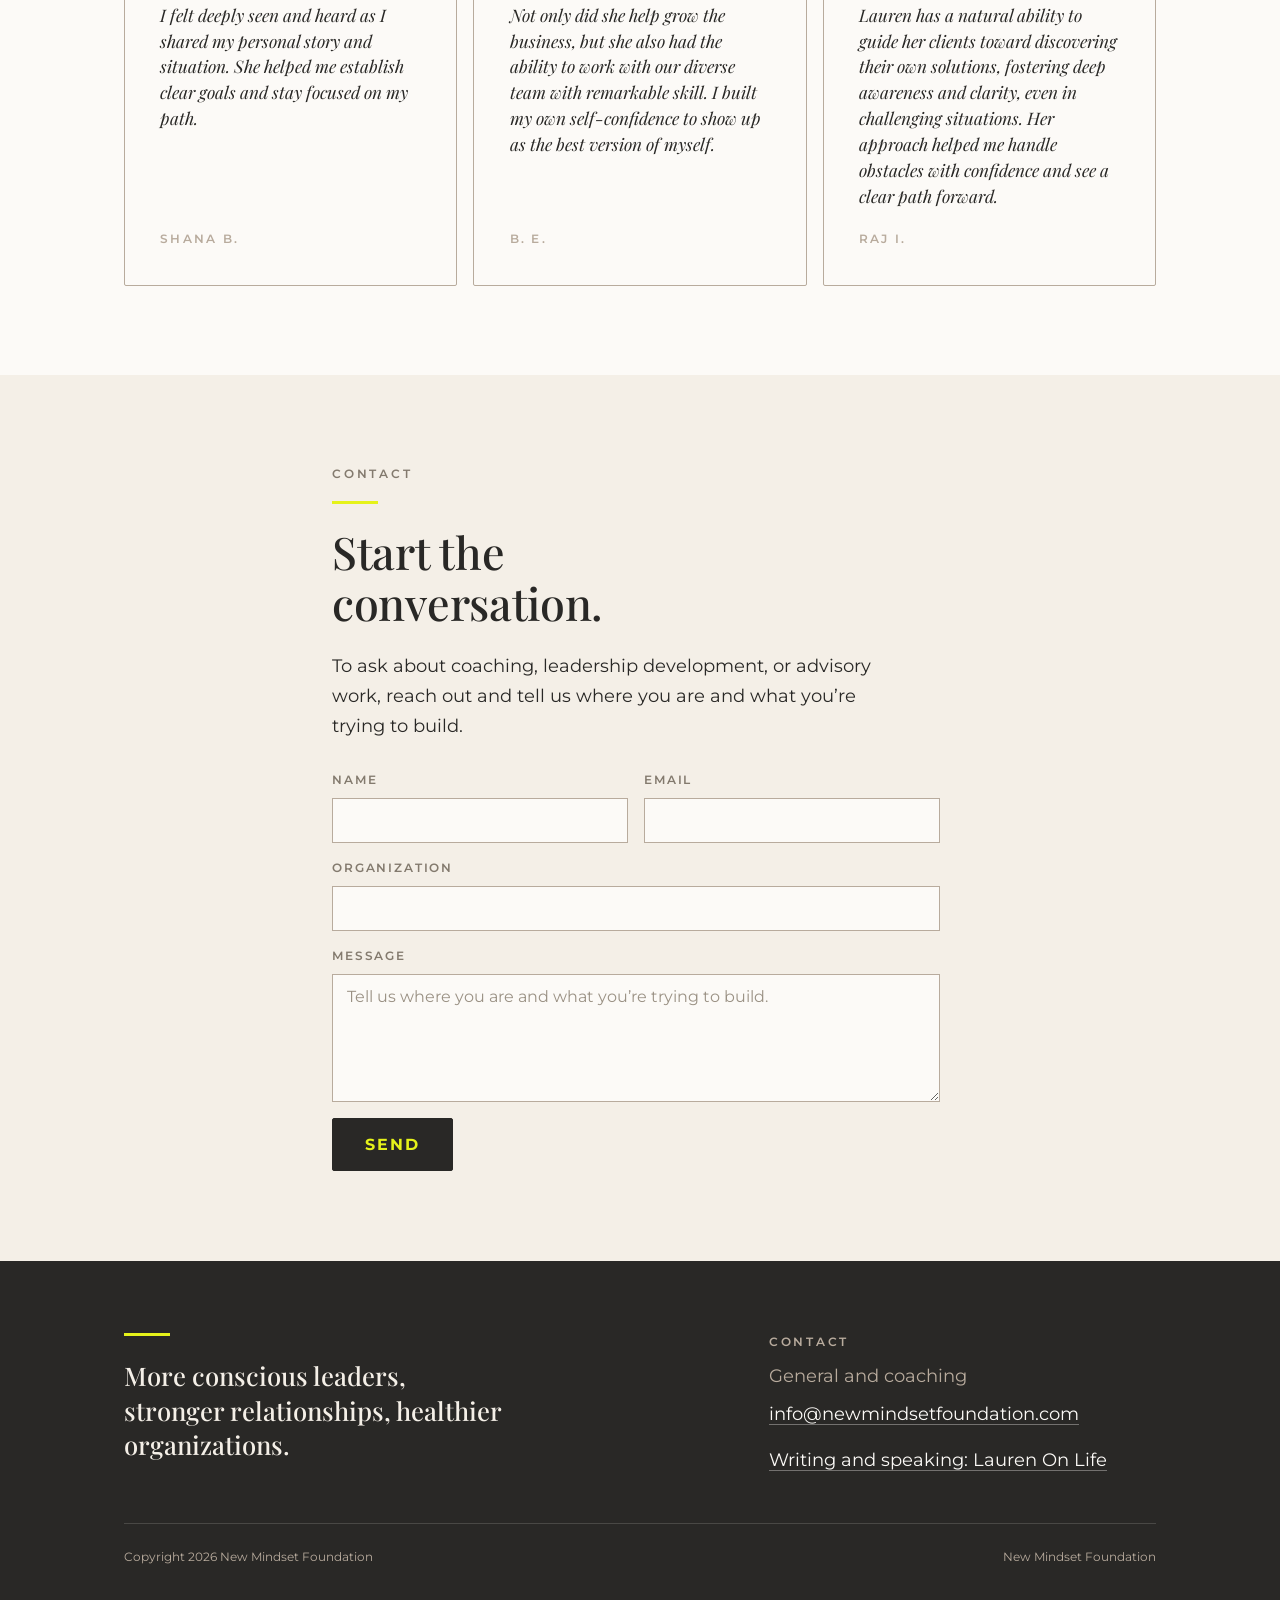
==== commit 80bd62a2: "Cafe portrait on the home page hero Co-Authored-By: Claude Opus 5 <noreply@anthropic.com>" ====
--- a/index.html
+++ b/index.html
@@ -73,7 +73,7 @@
       </div>
       <div class="col-media">
         <div class="photo" style="aspect-ratio:4/5; border:1px solid var(--stone);">
-          <img src="images/lauren-home.jpg" alt="Lauren Florek, executive coach and founder of New Mindset Foundation">
+          <img src="images/lauren-home.jpg" alt="Lauren Florek, executive coach and founder of New Mindset Foundation" style="object-position:50% 0%;">
         </div>
       </div>
     </div>
